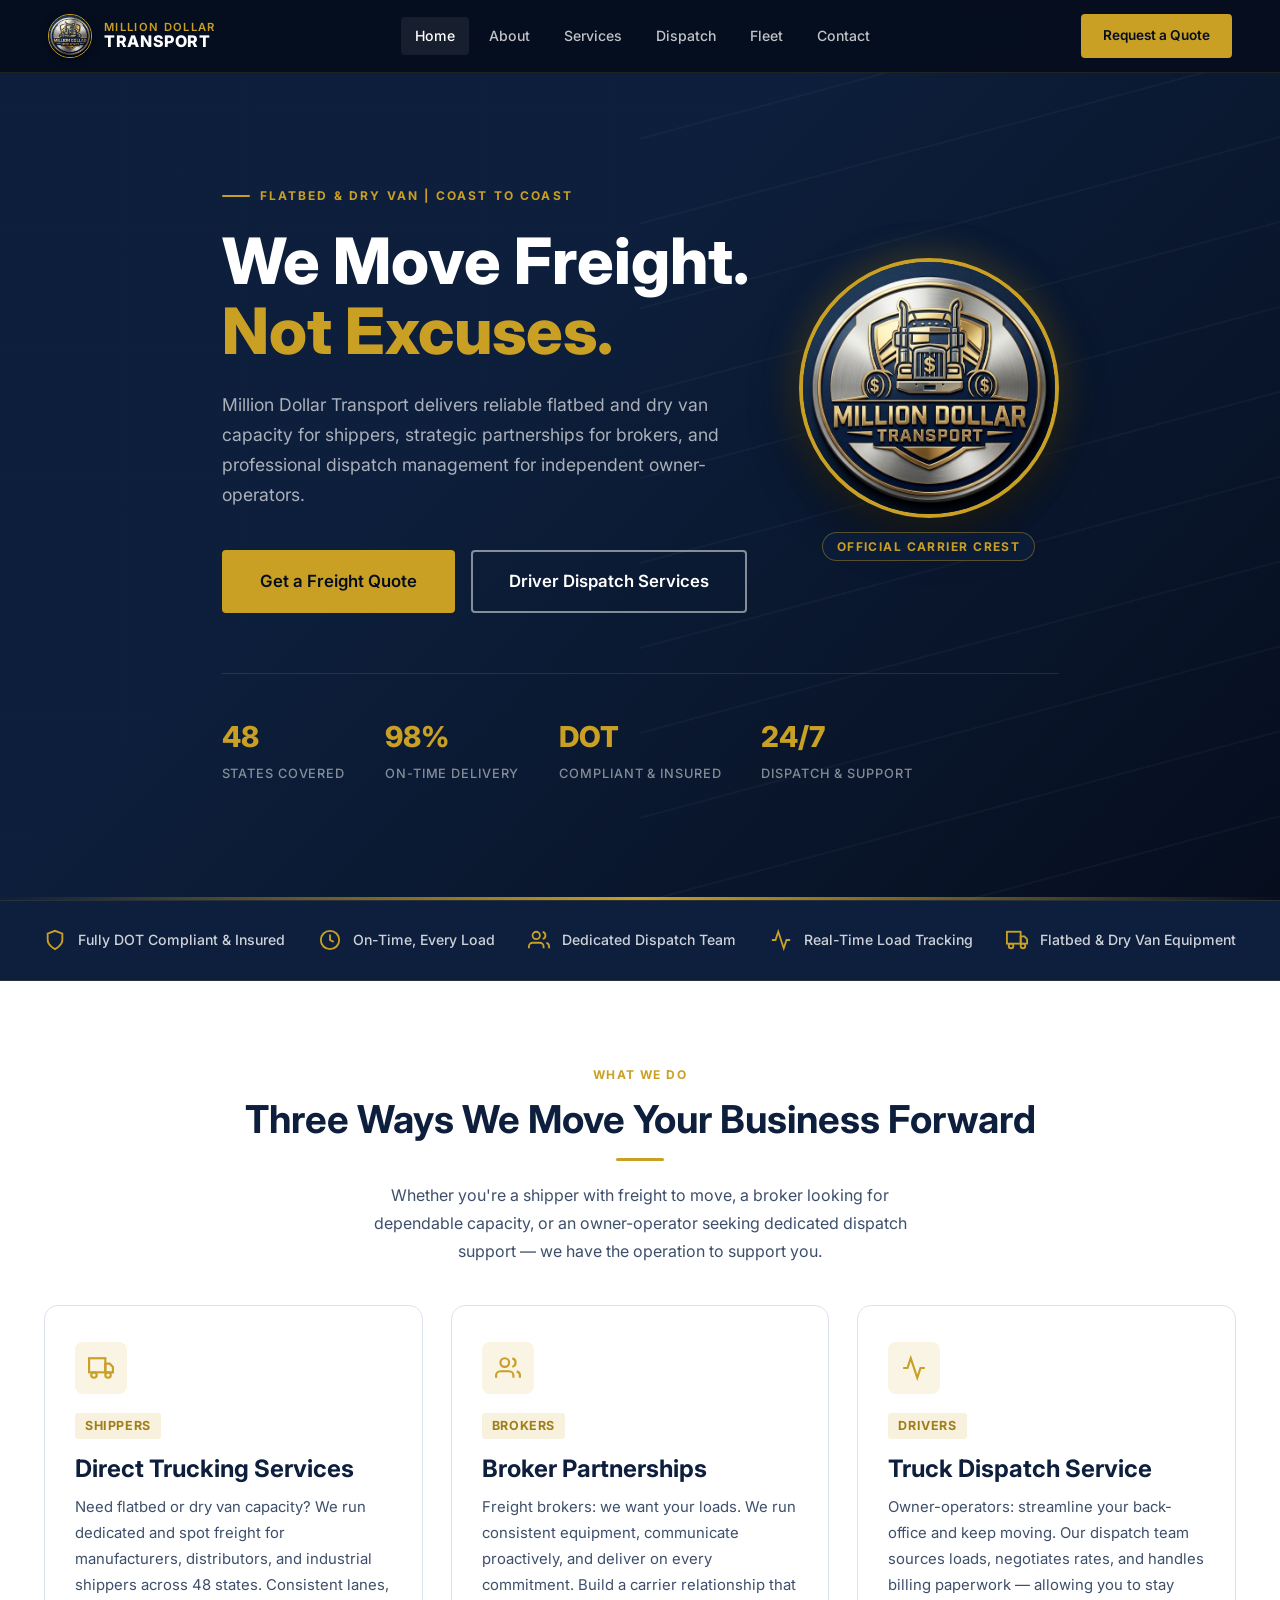
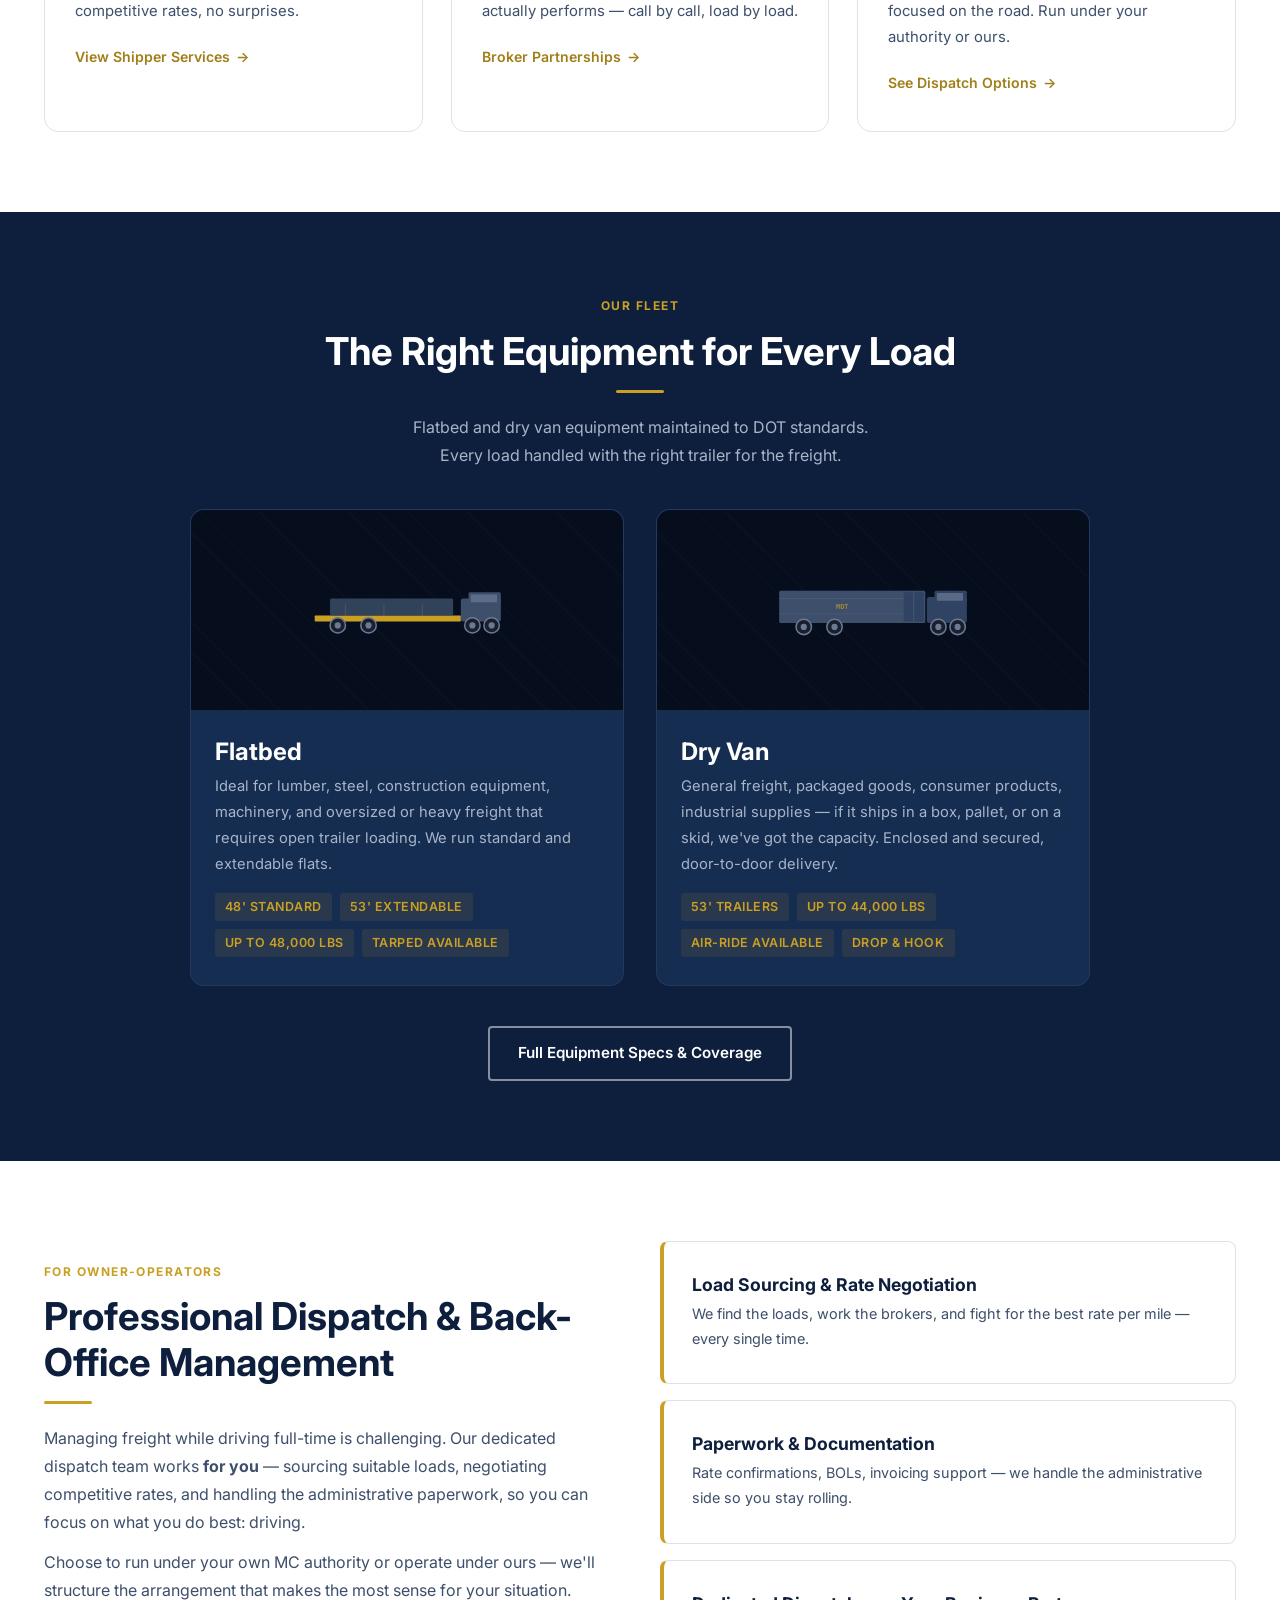
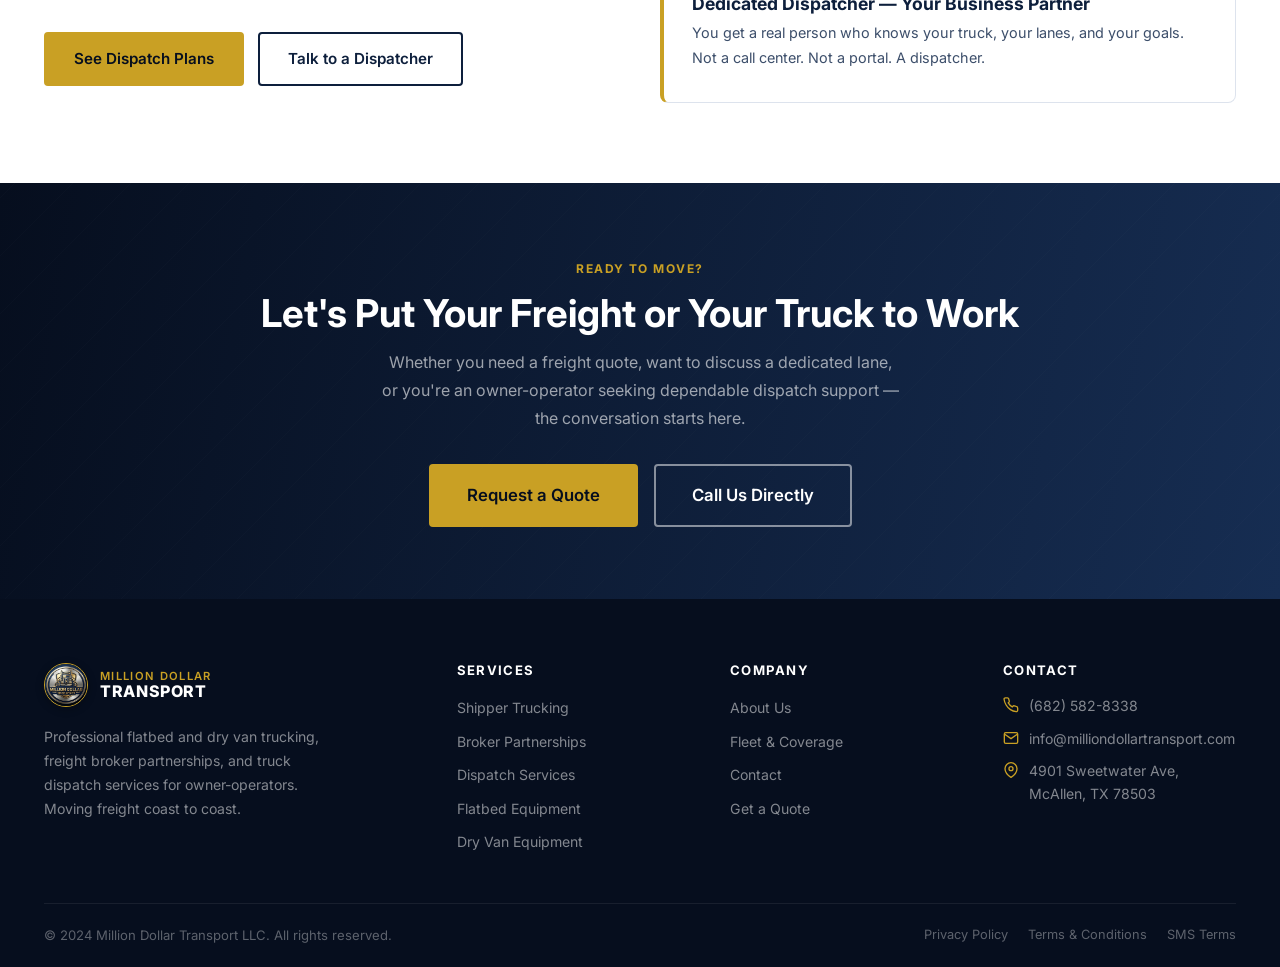
==== index.html @ 710939ff "Initial commit - Million Dollar Transport Website" ====
<!DOCTYPE html>
<html lang="en">
<head>
  <meta charset="UTF-8" />
  <meta name="viewport" content="width=device-width, initial-scale=1.0" />
  <title>Million Dollar Transport — Flatbed & Dry Van Trucking | Dispatch Services</title>
  <meta name="description" content="Million Dollar Transport provides flatbed and dry van trucking for shippers, broker partnerships, and professional truck dispatch services for owner-operators. Moving freight coast to coast." />
  <link rel="preconnect" href="https://fonts.googleapis.com" />
  <link rel="preconnect" href="https://fonts.gstatic.com" crossorigin />
  <link href="https://fonts.googleapis.com/css2?family=Inter:wght@400;500;600;700;800;900&display=swap" rel="stylesheet" />
  <link rel="stylesheet" href="css/style.css" />
</head>
<body>

<!-- ===================== NAVIGATION ===================== -->
<nav class="site-nav" role="navigation" aria-label="Main navigation">
  <div class="nav-inner">
    <a href="index.html" class="nav-logo" aria-label="Million Dollar Transport — Home">
      <img src="images/logo.jpg" alt="Million Dollar Transport Logo" class="nav-logo-img">
      <div class="nav-logo-text">
        <span class="nav-logo-line1">Million Dollar</span>
        <span class="nav-logo-line2">Transport</span>
      </div>
    </a>
    <div class="nav-links">
      <a href="index.html">Home</a>
      <a href="about.html">About</a>
      <a href="services.html">Services</a>
      <a href="dispatch.html">Dispatch</a>
      <a href="fleet.html">Fleet</a>
      <a href="contact.html">Contact</a>
    </div>
    <a href="contact.html" class="btn btn--gold btn--sm nav-cta">Request a Quote</a>
    <button class="nav-hamburger" aria-label="Toggle navigation" aria-expanded="false">
      <span></span><span></span><span></span>
    </button>
  </div>
</nav>

<!-- Mobile menu -->
<div class="nav-mobile" role="navigation" aria-label="Mobile navigation">
  <a href="index.html">Home</a>
  <a href="about.html">About Us</a>
  <a href="services.html">Services</a>
  <a href="dispatch.html">Dispatch Services</a>
  <a href="fleet.html">Fleet &amp; Equipment</a>
  <a href="contact.html">Contact</a>
  <a href="contact.html" class="btn btn--gold">Request a Quote</a>
</div>

<!-- ===================== HERO ===================== -->
<section class="hero" role="banner">
  <div class="hero-bg">
    <div class="hero-road"></div>
  </div>
  <div class="hero-content container">
    <div class="hero-grid">
      <div class="hero-text-col">
        <div class="hero-eyebrow">Flatbed &amp; Dry Van | Coast to Coast</div>
        <h1 class="hero-headline">
          We Move Freight.
          <em>Not Excuses.</em>
        </h1>
        <p class="hero-subhead">
          Million Dollar Transport delivers reliable flatbed and dry van capacity for shippers, strategic partnerships for brokers, and professional dispatch management for independent owner-operators.
        </p>
        <div class="hero-actions">
          <a href="contact.html" class="btn btn--gold btn--lg">Get a Freight Quote</a>
          <a href="dispatch.html" class="btn btn--outline-white btn--lg">Driver Dispatch Services</a>
        </div>
      </div>
      <div class="hero-emblem-showcase">
        <img src="images/logo.jpg" alt="Million Dollar Transport Official Emblem" class="hero-emblem-img">
        <span class="hero-emblem-badge-tag">Official Carrier Crest</span>
      </div>
    </div>
    <div class="hero-stats">
      <div class="hero-stat">
        <span class="num" data-count="48">0</span>
        <span class="lbl">States Covered</span>
      </div>
      <div class="hero-stat">
        <span class="num">98<span style="color:#c9a024">%</span></span>
        <span class="lbl">On-Time Delivery</span>
      </div>
      <div class="hero-stat">
        <span class="num">DOT</span>
        <span class="lbl">Compliant &amp; Insured</span>
      </div>
      <div class="hero-stat">
        <span class="num">24/7</span>
        <span class="lbl">Dispatch &amp; Support</span>
      </div>
    </div>
  </div>
</section>

<!-- ===================== TRUST STRIP ===================== -->
<div class="trust-strip">
  <div class="container">
    <div class="flex flex-between flex-wrap gap-md" style="row-gap:16px;">
      <div class="trust-item">
        <svg width="22" height="22" viewBox="0 0 24 24" aria-hidden="true"><path d="M12 22s8-4 8-10V5l-8-3-8 3v7c0 6 8 10 8 10z"/></svg>
        <span>Fully DOT Compliant &amp; Insured</span>
      </div>
      <div class="trust-item">
        <svg width="22" height="22" viewBox="0 0 24 24" aria-hidden="true"><circle cx="12" cy="12" r="10"/><polyline points="12 6 12 12 16 14"/></svg>
        <span>On-Time, Every Load</span>
      </div>
      <div class="trust-item">
        <svg width="22" height="22" viewBox="0 0 24 24" aria-hidden="true"><path d="M17 21v-2a4 4 0 0 0-4-4H5a4 4 0 0 0-4 4v2"/><circle cx="9" cy="7" r="4"/><path d="M23 21v-2a4 4 0 0 0-3-3.87"/><path d="M16 3.13a4 4 0 0 1 0 7.75"/></svg>
        <span>Dedicated Dispatch Team</span>
      </div>
      <div class="trust-item">
        <svg width="22" height="22" viewBox="0 0 24 24" aria-hidden="true"><polyline points="22 12 18 12 15 21 9 3 6 12 2 12"/></svg>
        <span>Real-Time Load Tracking</span>
      </div>
      <div class="trust-item">
        <svg width="22" height="22" viewBox="0 0 24 24" aria-hidden="true"><rect x="1" y="3" width="15" height="13"/><polygon points="16 8 20 8 23 11 23 16 16 16 16 8"/><circle cx="5.5" cy="18.5" r="2.5"/><circle cx="18.5" cy="18.5" r="2.5"/></svg>
        <span>Flatbed &amp; Dry Van Equipment</span>
      </div>
    </div>
  </div>
</div>

<!-- ===================== SERVICES OVERVIEW ===================== -->
<section class="section" id="services">
  <div class="container">
    <div class="text-center mb-lg">
      <span class="section-label">What We Do</span>
      <h2>Three Ways We Move Your Business Forward</h2>
      <div class="gold-rule gold-rule--center"></div>
      <p style="max-width:560px;margin:0 auto;">Whether you're a shipper with freight to move, a broker looking for dependable capacity, or an owner-operator seeking dedicated dispatch support — we have the operation to support you.</p>
    </div>
    <div class="grid-3">
      <!-- Card 1 -->
      <article class="service-card fade-in">
        <div class="card-icon">
          <svg viewBox="0 0 24 24" aria-hidden="true"><rect x="1" y="3" width="15" height="13"/><polygon points="16 8 20 8 23 11 23 16 16 16 16 8"/><circle cx="5.5" cy="18.5" r="2.5"/><circle cx="18.5" cy="18.5" r="2.5"/></svg>
        </div>
        <span class="badge">Shippers</span>
        <h3>Direct Trucking Services</h3>
        <p>Need flatbed or dry van capacity? We run dedicated and spot freight for manufacturers, distributors, and industrial shippers across 48 states. Consistent lanes, competitive rates, no surprises.</p>
        <a href="services.html#shippers" class="learn-more">View Shipper Services</a>
      </article>

      <!-- Card 2 -->
      <article class="service-card fade-in" style="transition-delay:.1s">
        <div class="card-icon">
          <svg viewBox="0 0 24 24" aria-hidden="true"><path d="M17 21v-2a4 4 0 0 0-4-4H5a4 4 0 0 0-4 4v2"/><circle cx="9" cy="7" r="4"/><path d="M23 21v-2a4 4 0 0 0-3-3.87"/><path d="M16 3.13a4 4 0 0 1 0 7.75"/></svg>
        </div>
        <span class="badge">Brokers</span>
        <h3>Broker Partnerships</h3>
        <p>Freight brokers: we want your loads. We run consistent equipment, communicate proactively, and deliver on every commitment. Build a carrier relationship that actually performs — call by call, load by load.</p>
        <a href="services.html#brokers" class="learn-more">Broker Partnerships</a>
      </article>

      <!-- Card 3 -->
      <article class="service-card fade-in" style="transition-delay:.2s">
        <div class="card-icon">
          <svg viewBox="0 0 24 24" aria-hidden="true"><polyline points="22 12 18 12 15 21 9 3 6 12 2 12"/></svg>
        </div>
        <span class="badge">Drivers</span>
        <h3>Truck Dispatch Service</h3>
        <p>Owner-operators: streamline your back-office and keep moving. Our dispatch team sources loads, negotiates rates, and handles billing paperwork — allowing you to stay focused on the road. Run under your authority or ours.</p>
        <a href="dispatch.html" class="learn-more">See Dispatch Options</a>
      </article>
    </div>
  </div>
</section>

<!-- ===================== EQUIPMENT ===================== -->
<section class="section section--dark" id="equipment">
  <div class="container">
    <div class="text-center mb-lg">
      <span class="section-label">Our Fleet</span>
      <h2>The Right Equipment for Every Load</h2>
      <div class="gold-rule gold-rule--center"></div>
      <p style="max-width:500px;margin:0 auto;">Flatbed and dry van equipment maintained to DOT standards. Every load handled with the right trailer for the freight.</p>
    </div>
    <div class="grid-2" style="max-width:900px;margin:0 auto;">

      <!-- Flatbed -->
      <div class="equip-card fade-in">
        <div class="equip-visual">
          <!-- Flatbed SVG illustration -->
          <svg class="equip-svg" viewBox="0 0 260 90" fill="none" xmlns="http://www.w3.org/2000/svg" aria-label="Flatbed truck illustration">
            <!-- Trailer bed -->
            <rect x="10" y="52" width="190" height="8" fill="#c9a024" rx="1"/>
            <!-- Cab -->
            <rect x="200" y="30" width="52" height="30" fill="#3d4f6b" rx="3"/>
            <rect x="210" y="22" width="42" height="16" fill="#3d4f6b" rx="2"/>
            <!-- Windshield -->
            <rect x="213" y="25" width="34" height="10" fill="#6b7a94" rx="1" opacity=".7"/>
            <!-- Wheels -->
            <circle cx="40" cy="65" r="10" fill="#1a1f2e" stroke="#6b7a94" stroke-width="2"/>
            <circle cx="40" cy="65" r="4" fill="#6b7a94"/>
            <circle cx="80" cy="65" r="10" fill="#1a1f2e" stroke="#6b7a94" stroke-width="2"/>
            <circle cx="80" cy="65" r="4" fill="#6b7a94"/>
            <circle cx="215" cy="65" r="10" fill="#1a1f2e" stroke="#6b7a94" stroke-width="2"/>
            <circle cx="215" cy="65" r="4" fill="#6b7a94"/>
            <circle cx="240" cy="65" r="10" fill="#1a1f2e" stroke="#6b7a94" stroke-width="2"/>
            <circle cx="240" cy="65" r="4" fill="#6b7a94"/>
            <!-- Chains / straps -->
            <line x1="50" y1="52" x2="50" y2="38" stroke="#c9a024" stroke-width="1.5" opacity=".6"/>
            <line x1="100" y1="52" x2="100" y2="38" stroke="#c9a024" stroke-width="1.5" opacity=".6"/>
            <line x1="150" y1="52" x2="150" y2="38" stroke="#c9a024" stroke-width="1.5" opacity=".6"/>
            <!-- Cargo silhouette -->
            <rect x="30" y="30" width="160" height="22" fill="#3d4f6b" rx="2" opacity=".8"/>
          </svg>
        </div>
        <div class="equip-body">
          <h3>Flatbed</h3>
          <p>Ideal for lumber, steel, construction equipment, machinery, and oversized or heavy freight that requires open trailer loading. We run standard and extendable flats.</p>
          <div class="equip-specs">
            <span class="equip-spec">48' Standard</span>
            <span class="equip-spec">53' Extendable</span>
            <span class="equip-spec">Up to 48,000 lbs</span>
            <span class="equip-spec">Tarped Available</span>
          </div>
        </div>
      </div>

      <!-- Dry Van -->
      <div class="equip-card fade-in" style="transition-delay:.15s">
        <div class="equip-visual">
          <!-- Dry van SVG illustration -->
          <svg class="equip-svg" viewBox="0 0 260 90" fill="none" xmlns="http://www.w3.org/2000/svg" aria-label="Dry van truck illustration">
            <!-- Van box -->
            <rect x="8" y="20" width="190" height="42" fill="#3d4f6b" rx="2"/>
            <!-- Van side panel lines -->
            <line x1="8" y1="30" x2="198" y2="30" stroke="rgba(255,255,255,.08)" stroke-width="1"/>
            <line x1="8" y1="50" x2="198" y2="50" stroke="rgba(255,255,255,.08)" stroke-width="1"/>
            <!-- MDT text on trailer -->
            <text x="90" y="44" fill="#c9a024" font-size="9" font-weight="700" font-family="monospace" text-anchor="middle" opacity=".7">MDT</text>
            <!-- Rear door detail -->
            <rect x="170" y="22" width="26" height="38" fill="#314363" rx="1"/>
            <line x1="183" y1="22" x2="183" y2="60" stroke="rgba(255,255,255,.15)" stroke-width="1"/>
            <!-- Cab -->
            <rect x="200" y="28" width="52" height="34" fill="#314363" rx="3"/>
            <rect x="210" y="20" width="42" height="16" fill="#314363" rx="2"/>
            <rect x="213" y="23" width="34" height="10" fill="#6b7a94" rx="1" opacity=".7"/>
            <!-- Wheels -->
            <circle cx="40" cy="67" r="10" fill="#1a1f2e" stroke="#6b7a94" stroke-width="2"/>
            <circle cx="40" cy="67" r="4" fill="#6b7a94"/>
            <circle cx="80" cy="67" r="10" fill="#1a1f2e" stroke="#6b7a94" stroke-width="2"/>
            <circle cx="80" cy="67" r="4" fill="#6b7a94"/>
            <circle cx="215" cy="67" r="10" fill="#1a1f2e" stroke="#6b7a94" stroke-width="2"/>
            <circle cx="215" cy="67" r="4" fill="#6b7a94"/>
            <circle cx="240" cy="67" r="10" fill="#1a1f2e" stroke="#6b7a94" stroke-width="2"/>
            <circle cx="240" cy="67" r="4" fill="#6b7a94"/>
          </svg>
        </div>
        <div class="equip-body">
          <h3>Dry Van</h3>
          <p>General freight, packaged goods, consumer products, industrial supplies — if it ships in a box, pallet, or on a skid, we've got the capacity. Enclosed and secured, door-to-door delivery.</p>
          <div class="equip-specs">
            <span class="equip-spec">53' Trailers</span>
            <span class="equip-spec">Up to 44,000 lbs</span>
            <span class="equip-spec">Air-Ride Available</span>
            <span class="equip-spec">Drop &amp; Hook</span>
          </div>
        </div>
      </div>
    </div>
    <div class="text-center mt-lg">
      <a href="fleet.html" class="btn btn--outline-white">Full Equipment Specs &amp; Coverage</a>
    </div>
  </div>
</section>

<!-- ===================== DISPATCH TEASER ===================== -->
<section class="section" id="dispatch-teaser">
  <div class="container">
    <div class="grid-2 align-center gap-lg">
      <div class="fade-in">
        <span class="section-label">For Owner-Operators</span>
        <h2>Professional Dispatch &amp; Back-Office Management</h2>
        <div class="gold-rule"></div>
        <p>Managing freight while driving full-time is challenging. Our dedicated dispatch team works <strong>for you</strong> — sourcing suitable loads, negotiating competitive rates, and handling the administrative paperwork, so you can focus on what you do best: driving.</p>
        <p style="margin-top:12px;">Choose to run under your own MC authority or operate under ours — we'll structure the arrangement that makes the most sense for your situation.</p>
        <div style="margin-top:28px;display:flex;gap:14px;flex-wrap:wrap;">
          <a href="dispatch.html" class="btn btn--gold">See Dispatch Plans</a>
          <a href="contact.html" class="btn btn--outline-navy">Talk to a Dispatcher</a>
        </div>
      </div>
      <div class="fade-in" style="transition-delay:.15s">
        <div style="display:grid;gap:16px;">
          <div class="card" style="border-left:4px solid var(--gold);border-radius:8px;">
            <h4 style="margin-bottom:6px;">Load Sourcing &amp; Rate Negotiation</h4>
            <p style="font-size:.9rem;">We find the loads, work the brokers, and fight for the best rate per mile — every single time.</p>
          </div>
          <div class="card" style="border-left:4px solid var(--gold);border-radius:8px;">
            <h4 style="margin-bottom:6px;">Paperwork &amp; Documentation</h4>
            <p style="font-size:.9rem;">Rate confirmations, BOLs, invoicing support — we handle the administrative side so you stay rolling.</p>
          </div>
          <div class="card" style="border-left:4px solid var(--gold);border-radius:8px;">
            <h4 style="margin-bottom:6px;">Dedicated Dispatcher — Your Business Partner</h4>
            <p style="font-size:.9rem;">You get a real person who knows your truck, your lanes, and your goals. Not a call center. Not a portal. A dispatcher.</p>
          </div>
        </div>
      </div>
    </div>
  </div>
</section>

<!-- ===================== CTA BAND ===================== -->
<div class="cta-band">
  <div class="container">
    <span class="section-label">Ready to Move?</span>
    <h2>Let's Put Your Freight or Your Truck to Work</h2>
    <p>Whether you need a freight quote, want to discuss a dedicated lane, or you're an owner-operator seeking dependable dispatch support — the conversation starts here.</p>
    <div class="actions">
      <a href="contact.html" class="btn btn--gold btn--lg">Request a Quote</a>
      <a href="tel:+16825828338" class="btn btn--outline-white btn--lg">Call Us Directly</a>
    </div>
  </div>
</div>

<!-- ===================== FOOTER ===================== -->
<footer class="site-footer" role="contentinfo">
  <div class="container">
    <div class="footer-top">
      <div class="footer-brand">
        <div class="footer-logo">
          <img src="images/logo.jpg" alt="Million Dollar Transport Logo" class="footer-logo-img">
          <div class="nav-logo-text">
            <span class="nav-logo-line1">Million Dollar</span>
            <span class="nav-logo-line2">Transport</span>
          </div>
        </div>
        <p>Professional flatbed and dry van trucking, freight broker partnerships, and truck dispatch services for owner-operators. Moving freight coast to coast.</p>
      </div>
      <div class="footer-col">
        <h4>Services</h4>
        <ul>
          <li><a href="services.html#shippers">Shipper Trucking</a></li>
          <li><a href="services.html#brokers">Broker Partnerships</a></li>
          <li><a href="dispatch.html">Dispatch Services</a></li>
          <li><a href="fleet.html">Flatbed Equipment</a></li>
          <li><a href="fleet.html">Dry Van Equipment</a></li>
        </ul>
      </div>
      <div class="footer-col">
        <h4>Company</h4>
        <ul>
          <li><a href="about.html">About Us</a></li>
          <li><a href="fleet.html">Fleet &amp; Coverage</a></li>
          <li><a href="contact.html">Contact</a></li>
          <li><a href="contact.html">Get a Quote</a></li>
        </ul>
      </div>
      <div class="footer-col">
        <h4>Contact</h4>
        <div class="footer-contact-item">
          <svg viewBox="0 0 24 24" stroke-width="2" fill="none" aria-hidden="true"><path d="M22 16.92v3a2 2 0 0 1-2.18 2 19.79 19.79 0 0 1-8.63-3.07A19.5 19.5 0 0 1 4.69 12 19.79 19.79 0 0 1 1.61 3.41 2 2 0 0 1 3.6 1.21h3a2 2 0 0 1 2 1.72c.127.96.361 1.903.7 2.81a2 2 0 0 1-.45 2.11L7.91 8.73a16 16 0 0 0 6 6l.94-.94a2 2 0 0 1 2.11-.45c.907.339 1.85.573 2.81.7A2 2 0 0 1 21.73 16z"/></svg>
          <a href="tel:+16825828338">(682) 582-8338</a>
        </div>
        <div class="footer-contact-item">
          <svg viewBox="0 0 24 24" stroke-width="2" fill="none" aria-hidden="true"><path d="M4 4h16c1.1 0 2 .9 2 2v12c0 1.1-.9 2-2 2H4c-1.1 0-2-.9-2-2V6c0-1.1.9-2 2-2z"/><polyline points="22,6 12,13 2,6"/></svg>
          <a href="mailto:info@milliondollartransport.com">info@milliondollartransport.com</a>
        </div>
        <div class="footer-contact-item">
          <svg viewBox="0 0 24 24" stroke-width="2" fill="none" aria-hidden="true"><path d="M21 10c0 7-9 13-9 13s-9-6-9-13a9 9 0 0 1 18 0z"/><circle cx="12" cy="10" r="3"/></svg>
          <span>4901 Sweetwater Ave, McAllen, TX 78503</span>
        </div>
      </div>
    </div>
    <div class="footer-bottom">
      <p>&copy; 2024 Million Dollar Transport LLC. All rights reserved.</p>
      <div class="footer-legal">
        <a href="privacy.html">Privacy Policy</a>
        <a href="terms.html">Terms &amp; Conditions</a>
        <a href="sms-terms.html">SMS Terms</a>
      </div>
    </div>
  </div>
</footer>

<script src="js/main.js"></script>
</body>
</html>
---- css/style.css ----
/* =====================================================
   MILLION DOLLAR TRANSPORT — GLOBAL STYLESHEET
   Design: Navy #0d1f3c / Gold #c9a024 / White / Steel Gray
   ===================================================== */

/* ---------- RESET & BASE ---------- */
*, *::before, *::after { box-sizing: border-box; margin: 0; padding: 0; }

html { scroll-behavior: smooth; font-size: 16px; }

body {
  font-family: 'Inter', 'Segoe UI', system-ui, -apple-system, sans-serif;
  color: #1a1f2e;
  background: #ffffff;
  line-height: 1.6;
  -webkit-font-smoothing: antialiased;
}

img { max-width: 100%; display: block; }
a { text-decoration: none; color: inherit; }
ul { list-style: none; }

/* ---------- CSS VARIABLES ---------- */
:root {
  --navy:        #0d1f3c;
  --navy-dark:   #060e1e;
  --navy-mid:    #162d52;
  --steel:       #3d4f6b;
  --steel-light: #6b7a94;
  --gold:        #c9a024;
  --gold-light:  #e8b830;
  --gold-dark:   #a07e18;
  --white:       #ffffff;
  --off-white:   #f4f6f9;
  --border:      #dde3ed;
  --text-dark:   #1a1f2e;
  --text-muted:  #6b7a94;

  --radius-sm:   4px;
  --radius:      8px;
  --radius-lg:   14px;

  --shadow-sm:   0 1px 4px rgba(0,0,0,.08);
  --shadow:      0 4px 18px rgba(0,0,0,.10);
  --shadow-lg:   0 12px 40px rgba(0,0,0,.18);

  --transition:  all .22s ease;
  --max-width:   1240px;
  --section-py:  80px;
}

/* ---------- TYPOGRAPHY ---------- */
h1,h2,h3,h4,h5,h6 {
  font-weight: 700;
  line-height: 1.2;
  color: var(--navy);
}
h1 { font-size: clamp(2rem, 4.5vw, 3.2rem); }
h2 { font-size: clamp(1.6rem, 3vw, 2.4rem); }
h3 { font-size: clamp(1.15rem, 2vw, 1.5rem); }
h4 { font-size: 1.1rem; }
p  { line-height: 1.75; color: var(--steel); }

.gold    { color: var(--gold); }
.navy    { color: var(--navy); }
.white   { color: var(--white); }
.muted   { color: var(--text-muted); }
.bold    { font-weight: 700; }
.small   { font-size: .875rem; }

/* ---------- LAYOUT UTILITIES ---------- */
.container {
  max-width: var(--max-width);
  margin: 0 auto;
  padding: 0 24px;
}
.section {
  padding: var(--section-py) 0;
}
.section--dark {
  background: var(--navy);
  color: var(--white);
}
.section--dark h2, .section--dark h3, .section--dark h4 { color: var(--white); }
.section--dark p { color: #a8b4c8; }

.section--gray {
  background: var(--off-white);
}
.section--border-top {
  border-top: 1px solid var(--border);
}

/* ---------- GRID HELPERS ---------- */
.grid-2 { display: grid; grid-template-columns: repeat(2, 1fr); gap: 32px; }
.grid-3 { display: grid; grid-template-columns: repeat(3, 1fr); gap: 28px; }
.grid-4 { display: grid; grid-template-columns: repeat(4, 1fr); gap: 24px; }

.flex { display: flex; }
.flex-center { display: flex; align-items: center; justify-content: center; }
.flex-between { display: flex; align-items: center; justify-content: space-between; }
.gap-sm { gap: 12px; }
.gap-md { gap: 24px; }
.gap-lg { gap: 40px; }
.align-center { align-items: center; }
.flex-col { flex-direction: column; }

.text-center { text-align: center; }
.text-left   { text-align: left; }
.mt-sm { margin-top: 12px; }
.mt-md { margin-top: 24px; }
.mt-lg { margin-top: 40px; }
.mb-sm { margin-bottom: 12px; }
.mb-md { margin-bottom: 24px; }
.mb-lg { margin-bottom: 40px; }

/* ---------- SECTION LABELS ---------- */
.section-label {
  display: inline-block;
  font-size: .75rem;
  font-weight: 700;
  letter-spacing: .12em;
  text-transform: uppercase;
  color: var(--gold);
  margin-bottom: 12px;
}

/* ---------- BUTTONS ---------- */
.btn {
  display: inline-flex;
  align-items: center;
  gap: 8px;
  padding: 13px 28px;
  font-size: .95rem;
  font-weight: 600;
  border-radius: var(--radius-sm);
  border: 2px solid transparent;
  cursor: pointer;
  transition: var(--transition);
  text-transform: none;
  white-space: nowrap;
  font-family: inherit;
}

.btn--gold {
  background: var(--gold);
  color: var(--navy-dark);
  border-color: var(--gold);
}
.btn--gold:hover {
  background: var(--gold-light);
  border-color: var(--gold-light);
  transform: translateY(-1px);
  box-shadow: 0 6px 20px rgba(201,160,36,.35);
}

.btn--outline-white {
  background: transparent;
  color: var(--white);
  border-color: rgba(255,255,255,.5);
}
.btn--outline-white:hover {
  background: rgba(255,255,255,.1);
  border-color: var(--white);
}

.btn--outline-navy {
  background: transparent;
  color: var(--navy);
  border-color: var(--navy);
}
.btn--outline-navy:hover {
  background: var(--navy);
  color: var(--white);
}

.btn--navy {
  background: var(--navy);
  color: var(--white);
  border-color: var(--navy);
}
.btn--navy:hover {
  background: var(--navy-mid);
  border-color: var(--navy-mid);
  transform: translateY(-1px);
}

.btn--sm { padding: 9px 20px; font-size: .85rem; }
.btn--lg { padding: 16px 36px; font-size: 1.05rem; }

/* ---------- CARDS ---------- */
.card {
  background: var(--white);
  border: 1px solid var(--border);
  border-radius: var(--radius-lg);
  padding: 32px 28px;
  transition: var(--transition);
}
.card:hover {
  box-shadow: var(--shadow-lg);
  transform: translateY(-3px);
  border-color: var(--gold);
}
.card--dark {
  background: var(--navy-mid);
  border-color: rgba(255,255,255,.08);
  color: var(--white);
}
.card--dark h3, .card--dark h4 { color: var(--white); }
.card--dark p { color: #a8b4c8; }

.card-icon {
  width: 52px;
  height: 52px;
  background: rgba(201,160,36,.12);
  border-radius: var(--radius);
  display: flex;
  align-items: center;
  justify-content: center;
  margin-bottom: 18px;
}
.card-icon svg { width: 26px; height: 26px; stroke: var(--gold); fill: none; stroke-width: 2; }
.card--dark .card-icon { background: rgba(201,160,36,.15); }

/* ---------- GOLD DIVIDER ---------- */
.gold-rule {
  width: 48px;
  height: 3px;
  background: var(--gold);
  border-radius: 2px;
  margin: 16px 0 20px;
}
.gold-rule--center { margin: 16px auto 20px; }

/* ---------- STAT ITEMS ---------- */
.stat-item { text-align: center; padding: 8px; }
.stat-num {
  font-size: clamp(2rem, 3.5vw, 2.8rem);
  font-weight: 800;
  color: var(--gold);
  line-height: 1;
  display: block;
}
.stat-label {
  font-size: .85rem;
  color: #a8b4c8;
  margin-top: 4px;
  font-weight: 500;
  text-transform: uppercase;
  letter-spacing: .05em;
}

/* ---------- BADGE / TAG ---------- */
.badge {
  display: inline-block;
  background: rgba(201,160,36,.15);
  color: var(--gold-dark);
  font-size: .78rem;
  font-weight: 700;
  padding: 3px 10px;
  border-radius: 3px;
  text-transform: uppercase;
  letter-spacing: .05em;
}
.badge--navy {
  background: rgba(13,31,60,.08);
  color: var(--navy);
}

/* =====================================================
   NAVIGATION
   ===================================================== */
.site-nav {
  position: fixed;
  top: 0; left: 0; right: 0;
  z-index: 1000;
  background: rgba(6,14,30,.97);
  backdrop-filter: blur(8px);
  -webkit-backdrop-filter: blur(8px);
  border-bottom: 1px solid rgba(201,160,36,.15);
  transition: box-shadow .3s;
}
.site-nav.scrolled {
  box-shadow: 0 2px 24px rgba(0,0,0,.35);
}
.nav-inner {
  display: flex;
  align-items: center;
  justify-content: space-between;
  height: 72px;
  padding: 0 28px;
  max-width: var(--max-width);
  margin: 0 auto;
}

/* Logo */
.nav-logo {
  display: flex;
  align-items: center;
  gap: 12px;
  text-decoration: none;
}
.nav-logo-img {
  width: 44px;
  height: 44px;
  aspect-ratio: 1 / 1;
  object-fit: cover;
  object-position: center;
  border-radius: 50%;
  border: 1.5px solid var(--gold);
  box-shadow: 0 2px 8px rgba(0,0,0,0.4);
  flex-shrink: 0;
  transition: transform 0.25s ease, box-shadow 0.25s ease;
}
.nav-logo:hover .nav-logo-img {
  transform: scale(1.08);
  box-shadow: 0 0 14px rgba(201,160,36,0.6);
}
.footer-logo-img {
  width: 44px;
  height: 44px;
  aspect-ratio: 1 / 1;
  object-fit: cover;
  object-position: center;
  border-radius: 50%;
  border: 1.5px solid var(--gold);
  box-shadow: 0 2px 8px rgba(0,0,0,0.3);
  flex-shrink: 0;
}
.brand-emblem-badge {
  display: inline-flex;
  flex-direction: column;
  align-items: center;
  text-align: center;
}
.brand-emblem-img {
  width: 100%;
  max-width: 260px;
  aspect-ratio: 1 / 1;
  object-fit: cover;
  object-position: center;
  border-radius: 50%;
  border: 3px solid var(--gold);
  box-shadow: 0 12px 36px rgba(0,0,0,0.5), 0 0 24px rgba(201,160,36,0.35);
  transition: transform 0.3s ease, box-shadow 0.3s ease;
}
.brand-emblem-img:hover {
  transform: scale(1.03);
  box-shadow: 0 16px 44px rgba(0,0,0,0.6), 0 0 32px rgba(201,160,36,0.55);
}
.brand-emblem-sm {
  width: 64px;
  height: 64px;
  aspect-ratio: 1 / 1;
  object-fit: cover;
  object-position: center;
  border-radius: 50%;
  border: 2px solid var(--gold);
  box-shadow: 0 4px 14px rgba(0,0,0,0.35);
  flex-shrink: 0;
}
.nav-logo-mark {
  width: 42px;
  height: 42px;
  background: var(--gold);
  border-radius: 4px;
  display: flex;
  align-items: center;
  justify-content: center;
  font-weight: 900;
  font-size: 1.1rem;
  color: var(--navy-dark);
  letter-spacing: -.02em;
  flex-shrink: 0;
}
.nav-logo-text { line-height: 1.1; }
.nav-logo-line1 {
  display: block;
  font-size: .7rem;
  font-weight: 600;
  color: var(--gold);
  text-transform: uppercase;
  letter-spacing: .12em;
}
.nav-logo-line2 {
  display: block;
  font-size: 1rem;
  font-weight: 800;
  color: var(--white);
  text-transform: uppercase;
  letter-spacing: .04em;
}

/* Nav links */
.nav-links {
  display: flex;
  align-items: center;
  gap: 6px;
}
.nav-links a {
  display: block;
  padding: 8px 14px;
  font-size: .88rem;
  font-weight: 500;
  color: rgba(255,255,255,.75);
  border-radius: var(--radius-sm);
  transition: var(--transition);
  white-space: nowrap;
}
.nav-links a:hover, .nav-links a.active {
  color: var(--white);
  background: rgba(255,255,255,.07);
}

.nav-cta { margin-left: 12px; }

/* Hamburger */
.nav-hamburger {
  display: none;
  flex-direction: column;
  gap: 5px;
  background: none;
  border: none;
  cursor: pointer;
  padding: 6px;
  border-radius: var(--radius-sm);
}
.nav-hamburger span {
  display: block;
  width: 24px;
  height: 2px;
  background: var(--white);
  border-radius: 2px;
  transition: var(--transition);
}
.nav-hamburger.open span:nth-child(1) { transform: rotate(45deg) translate(5px,5px); }
.nav-hamburger.open span:nth-child(2) { opacity: 0; }
.nav-hamburger.open span:nth-child(3) { transform: rotate(-45deg) translate(5px,-5px); }

/* Mobile menu */
.nav-mobile {
  display: none;
  position: fixed;
  top: 72px; left: 0; right: 0;
  background: var(--navy-dark);
  border-top: 1px solid rgba(201,160,36,.15);
  padding: 16px 24px 24px;
  z-index: 999;
  box-shadow: 0 8px 32px rgba(0,0,0,.4);
}
.nav-mobile.open { display: block; }
.nav-mobile a {
  display: block;
  padding: 12px 0;
  font-size: 1rem;
  font-weight: 500;
  color: rgba(255,255,255,.85);
  border-bottom: 1px solid rgba(255,255,255,.07);
}
.nav-mobile a:last-child { border-bottom: none; }
.nav-mobile a:hover { color: var(--gold); }
.nav-mobile .btn {
  display: flex;
  justify-content: center;
  margin-top: 16px;
}

/* =====================================================
   HERO SECTION
   ===================================================== */
.hero {
  position: relative;
  min-height: 100vh;
  display: flex;
  align-items: center;
  overflow: hidden;
  padding-top: 72px;
}

.hero-bg {
  position: absolute;
  inset: 0;
  background: var(--navy-dark);
}

/* Industrial grid / texture overlay */
.hero-bg::before {
  content: '';
  position: absolute;
  inset: 0;
  background:
    linear-gradient(135deg, rgba(13,31,60,.98) 40%, rgba(6,14,30,.85) 100%),
    repeating-linear-gradient(
      0deg,
      transparent,
      transparent 60px,
      rgba(255,255,255,.012) 60px,
      rgba(255,255,255,.012) 61px
    ),
    repeating-linear-gradient(
      90deg,
      transparent,
      transparent 60px,
      rgba(255,255,255,.012) 60px,
      rgba(255,255,255,.012) 61px
    );
  z-index: 1;
}

/* Gold accent line bottom */
.hero-bg::after {
  content: '';
  position: absolute;
  bottom: 0; left: 0; right: 0;
  height: 3px;
  background: linear-gradient(90deg, transparent, var(--gold), transparent);
  z-index: 3;
}

/* Decorative highway lines */
.hero-road {
  position: absolute;
  right: 0; top: 0; bottom: 0;
  width: 50%;
  z-index: 2;
  opacity: .07;
  background:
    repeating-linear-gradient(
      -15deg,
      transparent,
      transparent 80px,
      rgba(255,255,255,.4) 80px,
      rgba(255,255,255,.4) 82px
    );
}

.hero-content {
  position: relative;
  z-index: 4;
  max-width: var(--max-width);
  margin: 0 auto;
  padding: 80px 28px;
}

.hero-grid {
  display: grid;
  grid-template-columns: 1fr auto;
  align-items: center;
  gap: 50px;
}
.hero-emblem-showcase {
  position: relative;
  display: flex;
  flex-direction: column;
  align-items: center;
  margin-bottom: 40px;
}
.hero-emblem-img {
  width: 260px;
  height: 260px;
  aspect-ratio: 1 / 1;
  object-fit: cover;
  object-position: center;
  border-radius: 50%;
  border: 4px solid var(--gold);
  box-shadow: 0 16px 45px rgba(0,0,0,0.65), 0 0 35px rgba(201,160,36,0.35);
  animation: emblemFloat 6s ease-in-out infinite;
}
.hero-emblem-badge-tag {
  margin-top: 14px;
  font-size: .75rem;
  letter-spacing: .12em;
  text-transform: uppercase;
  color: var(--gold);
  font-weight: 700;
  background: rgba(13,31,60,.8);
  border: 1px solid rgba(201,160,36,.4);
  padding: 4px 14px;
  border-radius: 20px;
  backdrop-filter: blur(8px);
}
@keyframes emblemFloat {
  0%, 100% { transform: translateY(0); }
  50% { transform: translateY(-7px); }
}
@media (max-width: 900px) {
  .hero-grid {
    grid-template-columns: 1fr;
    gap: 30px;
  }
  .hero-emblem-showcase {
    display: none;
  }
}

.hero-eyebrow {
  font-size: .75rem;
  font-weight: 700;
  letter-spacing: .18em;
  text-transform: uppercase;
  color: var(--gold);
  margin-bottom: 20px;
  display: flex;
  align-items: center;
  gap: 10px;
}
.hero-eyebrow::before {
  content: '';
  display: block;
  width: 28px;
  height: 2px;
  background: var(--gold);
  border-radius: 2px;
}

.hero-headline {
  font-size: clamp(2.4rem, 5.5vw, 4rem);
  font-weight: 800;
  color: var(--white);
  line-height: 1.1;
  max-width: 700px;
  margin-bottom: 24px;
}
.hero-headline em {
  color: var(--gold);
  font-style: normal;
  display: block;
}

.hero-subhead {
  font-size: 1.1rem;
  color: rgba(255,255,255,.65);
  max-width: 520px;
  margin-bottom: 40px;
  line-height: 1.7;
}

.hero-actions {
  display: flex;
  gap: 16px;
  flex-wrap: wrap;
  margin-bottom: 60px;
}

.hero-stats {
  display: flex;
  gap: 40px;
  flex-wrap: wrap;
  padding-top: 40px;
  border-top: 1px solid rgba(255,255,255,.1);
}
.hero-stat { }
.hero-stat .num {
  font-size: 1.8rem;
  font-weight: 800;
  color: var(--gold);
  display: block;
}
.hero-stat .lbl {
  font-size: .8rem;
  color: rgba(255,255,255,.5);
  font-weight: 500;
  text-transform: uppercase;
  letter-spacing: .07em;
}

/* =====================================================
   PAGE HERO (inner pages)
   ===================================================== */
.page-hero {
  background: var(--navy-dark);
  padding: 120px 0 64px;
  position: relative;
  overflow: hidden;
}
.page-hero::before {
  content: '';
  position: absolute;
  inset: 0;
  background:
    repeating-linear-gradient(
      0deg, transparent, transparent 60px,
      rgba(255,255,255,.01) 60px, rgba(255,255,255,.01) 61px
    ),
    repeating-linear-gradient(
      90deg, transparent, transparent 60px,
      rgba(255,255,255,.01) 60px, rgba(255,255,255,.01) 61px
    );
}
.page-hero::after {
  content: '';
  position: absolute;
  bottom: 0; left: 0; right: 0;
  height: 3px;
  background: linear-gradient(90deg, transparent, var(--gold) 30%, var(--gold) 70%, transparent);
}
.page-hero-content {
  position: relative;
  z-index: 2;
}
.page-hero h1 { color: var(--white); margin-bottom: 12px; }
.page-hero p { color: rgba(255,255,255,.62); max-width: 560px; font-size: 1.05rem; }
.page-hero .section-label { margin-bottom: 16px; }

/* =====================================================
   SERVICES OVERVIEW
   ===================================================== */
.service-card {
  background: var(--white);
  border: 1px solid var(--border);
  border-radius: var(--radius-lg);
  padding: 36px 30px;
  transition: var(--transition);
  position: relative;
  overflow: hidden;
}
.service-card::before {
  content: '';
  position: absolute;
  top: 0; left: 0; right: 0;
  height: 3px;
  background: var(--gold);
  transform: scaleX(0);
  transition: transform .25s ease;
  transform-origin: left;
}
.service-card:hover::before { transform: scaleX(1); }
.service-card:hover {
  box-shadow: var(--shadow-lg);
  transform: translateY(-4px);
}
.service-card h3 { margin: 16px 0 10px; }
.service-card p { font-size: .93rem; margin-bottom: 20px; }
.service-card .learn-more {
  font-size: .88rem;
  font-weight: 600;
  color: var(--gold-dark);
  display: inline-flex;
  align-items: center;
  gap: 6px;
  transition: gap .2s ease;
}
.service-card:hover .learn-more { gap: 10px; }
.service-card .learn-more::after { content: '→'; }

/* =====================================================
   TRUST STRIP
   ===================================================== */
.trust-strip {
  background: var(--navy);
  padding: 28px 0;
  border-top: 1px solid rgba(201,160,36,.15);
  border-bottom: 1px solid rgba(201,160,36,.15);
}
.trust-item {
  display: flex;
  align-items: center;
  gap: 12px;
  color: rgba(255,255,255,.8);
}
.trust-item svg { stroke: var(--gold); fill: none; stroke-width: 2; flex-shrink: 0; }
.trust-item span { font-size: .88rem; font-weight: 500; }

/* =====================================================
   EQUIPMENT CARDS
   ===================================================== */
.equip-card {
  background: var(--navy-mid);
  border-radius: var(--radius-lg);
  overflow: hidden;
  border: 1px solid rgba(255,255,255,.06);
  transition: var(--transition);
}
.equip-card:hover {
  transform: translateY(-4px);
  box-shadow: var(--shadow-lg);
  border-color: rgba(201,160,36,.3);
}
.equip-visual {
  height: 200px;
  display: flex;
  align-items: center;
  justify-content: center;
  font-size: 5rem;
  position: relative;
  overflow: hidden;
  background: var(--navy-dark);
}
.equip-visual::before {
  content: '';
  position: absolute;
  inset: 0;
  background: repeating-linear-gradient(
    45deg,
    transparent, transparent 20px,
    rgba(255,255,255,.015) 20px, rgba(255,255,255,.015) 21px
  );
}
.equip-svg {
  width: 200px;
  height: 80px;
  position: relative;
  z-index: 1;
}
.equip-body {
  padding: 28px 24px;
}
.equip-body h3 { color: var(--white); margin-bottom: 8px; }
.equip-body p { color: #a8b4c8; font-size: .92rem; margin-bottom: 16px; }
.equip-specs {
  display: flex;
  flex-wrap: wrap;
  gap: 8px;
}
.equip-spec {
  background: rgba(201,160,36,.1);
  color: var(--gold);
  font-size: .78rem;
  font-weight: 600;
  padding: 4px 10px;
  border-radius: 3px;
  text-transform: uppercase;
  letter-spacing: .04em;
}

/* =====================================================
   DISPATCH SECTION
   ===================================================== */
.dispatch-option {
  background: var(--white);
  border: 2px solid var(--border);
  border-radius: var(--radius-lg);
  padding: 36px 30px;
  transition: var(--transition);
  position: relative;
}
.dispatch-option.featured {
  border-color: var(--gold);
}
.dispatch-option .featured-badge {
  position: absolute;
  top: -12px;
  left: 30px;
  background: var(--gold);
  color: var(--navy-dark);
  font-size: .72rem;
  font-weight: 700;
  padding: 3px 12px;
  border-radius: 3px;
  text-transform: uppercase;
  letter-spacing: .08em;
}
.dispatch-option h3 { color: var(--navy); margin: 0 0 8px; }
.dispatch-option .sub { color: var(--text-muted); font-size: .9rem; margin-bottom: 20px; }
.dispatch-option:hover {
  box-shadow: var(--shadow-lg);
  transform: translateY(-3px);
}

.dispatch-list {
  display: flex;
  flex-direction: column;
  gap: 10px;
  margin-bottom: 28px;
}
.dispatch-list li {
  display: flex;
  align-items: flex-start;
  gap: 10px;
  font-size: .93rem;
  color: var(--steel);
}
.dispatch-list li::before {
  content: '';
  display: block;
  width: 18px;
  height: 18px;
  min-width: 18px;
  border-radius: 50%;
  background: rgba(201,160,36,.15);
  background-image: url("data:image/svg+xml,%3Csvg xmlns='http://www.w3.org/2000/svg' viewBox='0 0 24 24' fill='none' stroke='%23c9a024' stroke-width='2.5' stroke-linecap='round' stroke-linejoin='round'%3E%3Cpolyline points='20 6 9 17 4 12'%3E%3C/polyline%3E%3C/svg%3E");
  background-size: 12px;
  background-position: center;
  background-repeat: no-repeat;
  margin-top: 2px;
}

/* =====================================================
   HOW IT WORKS — STEPS
   ===================================================== */
.steps {
  counter-reset: step-counter;
}
.step-item {
  display: flex;
  gap: 24px;
  padding: 28px 0;
  border-bottom: 1px solid var(--border);
  position: relative;
}
.step-item:last-child { border-bottom: none; }
.step-num {
  width: 48px;
  height: 48px;
  min-width: 48px;
  background: var(--navy);
  color: var(--gold);
  font-weight: 800;
  font-size: 1.1rem;
  border-radius: 50%;
  display: flex;
  align-items: center;
  justify-content: center;
}
.step-body h4 { margin-bottom: 6px; }
.step-body p { font-size: .93rem; }

/* =====================================================
   ABOUT / MISSION
   ===================================================== */
.mission-block {
  background: var(--navy-dark);
  border-left: 4px solid var(--gold);
  border-radius: 0 var(--radius) var(--radius) 0;
  padding: 28px 32px;
  margin: 32px 0;
}
.mission-block p {
  font-size: 1.15rem;
  color: rgba(255,255,255,.85);
  font-style: italic;
  line-height: 1.7;
}

.value-card {
  display: flex;
  gap: 16px;
  padding: 24px 0;
  border-bottom: 1px solid var(--border);
}
.value-card:last-child { border-bottom: none; }
.value-icon {
  width: 44px;
  height: 44px;
  min-width: 44px;
  background: rgba(201,160,36,.1);
  border-radius: var(--radius);
  display: flex;
  align-items: center;
  justify-content: center;
}
.value-icon svg { width: 22px; height: 22px; stroke: var(--gold); fill: none; stroke-width: 2; }
.value-body h4 { margin-bottom: 4px; }
.value-body p { font-size: .9rem; }

/* =====================================================
   FLEET PAGE
   ===================================================== */
.fleet-spec-table {
  width: 100%;
  border-collapse: collapse;
  font-size: .93rem;
  margin-top: 16px;
}
.fleet-spec-table th {
  background: var(--navy);
  color: var(--white);
  padding: 12px 16px;
  text-align: left;
  font-size: .82rem;
  font-weight: 600;
  text-transform: uppercase;
  letter-spacing: .06em;
}
.fleet-spec-table td {
  padding: 11px 16px;
  border-bottom: 1px solid var(--border);
  color: var(--steel);
}
.fleet-spec-table tr:nth-child(even) td { background: var(--off-white); }
.fleet-spec-table td:first-child { font-weight: 600; color: var(--navy); }

/* Coverage map */
.coverage-block {
  background: var(--navy);
  border-radius: var(--radius-lg);
  padding: 40px;
  text-align: center;
  position: relative;
  overflow: hidden;
}
.coverage-block::before {
  content: '';
  position: absolute;
  inset: 0;
  background: repeating-linear-gradient(
    45deg, transparent, transparent 24px,
    rgba(255,255,255,.015) 24px, rgba(255,255,255,.015) 25px
  );
}
.coverage-block h3 { color: var(--white); margin-bottom: 16px; position: relative; }
.coverage-block p { color: #a8b4c8; position: relative; }
.coverage-regions {
  display: flex;
  flex-wrap: wrap;
  gap: 10px;
  justify-content: center;
  margin-top: 24px;
  position: relative;
}
.region-tag {
  background: rgba(201,160,36,.15);
  border: 1px solid rgba(201,160,36,.25);
  color: var(--gold);
  font-size: .82rem;
  font-weight: 600;
  padding: 6px 14px;
  border-radius: 3px;
  text-transform: uppercase;
  letter-spacing: .04em;
}

/* =====================================================
   CONTACT PAGE
   ===================================================== */
.contact-grid {
  display: grid;
  grid-template-columns: 1fr 1.5fr;
  gap: 48px;
  align-items: start;
}
.contact-info-card {
  background: var(--navy);
  border-radius: var(--radius-lg);
  padding: 36px;
  color: var(--white);
  position: sticky;
  top: 96px;
}
.contact-info-card h3 { color: var(--white); margin-bottom: 24px; }
.contact-item {
  display: flex;
  gap: 14px;
  margin-bottom: 24px;
  align-items: flex-start;
}
.contact-item-icon {
  width: 40px;
  height: 40px;
  min-width: 40px;
  background: rgba(201,160,36,.15);
  border-radius: var(--radius);
  display: flex;
  align-items: center;
  justify-content: center;
}
.contact-item-icon svg { width: 20px; height: 20px; stroke: var(--gold); fill: none; stroke-width: 2; }
.contact-item-text label {
  display: block;
  font-size: .75rem;
  font-weight: 600;
  color: rgba(255,255,255,.45);
  text-transform: uppercase;
  letter-spacing: .08em;
  margin-bottom: 2px;
}
.contact-item-text a, .contact-item-text span {
  font-size: .95rem;
  font-weight: 500;
  color: var(--white);
}
.contact-item-text a:hover { color: var(--gold); }

/* Form */
.contact-form { }
.form-grid {
  display: grid;
  grid-template-columns: 1fr 1fr;
  gap: 16px;
  margin-bottom: 16px;
}
.form-group { margin-bottom: 16px; }
.form-group label {
  display: block;
  font-size: .85rem;
  font-weight: 600;
  color: var(--navy);
  margin-bottom: 6px;
}
.form-group input,
.form-group select,
.form-group textarea {
  width: 100%;
  padding: 12px 16px;
  border: 1.5px solid var(--border);
  border-radius: var(--radius);
  font-size: .93rem;
  font-family: inherit;
  color: var(--text-dark);
  background: var(--white);
  transition: border-color .2s, box-shadow .2s;
  outline: none;
}
.form-group input:focus,
.form-group select:focus,
.form-group textarea:focus {
  border-color: var(--gold);
  box-shadow: 0 0 0 3px rgba(201,160,36,.15);
}
.form-group textarea { resize: vertical; min-height: 130px; }
.form-consent {
  font-size: .82rem;
  color: var(--text-muted);
  margin-bottom: 20px;
  line-height: 1.6;
}
.form-consent a { color: var(--gold-dark); text-decoration: underline; }

/* =====================================================
   LEGAL PAGES
   ===================================================== */
.legal-content {
  max-width: 820px;
  margin: 0 auto;
}
.legal-content h2 {
  font-size: 1.4rem;
  margin: 36px 0 12px;
  padding-top: 12px;
  border-top: 1px solid var(--border);
}
.legal-content h2:first-of-type { border-top: none; margin-top: 0; }
.legal-content h3 { font-size: 1.1rem; margin: 20px 0 8px; color: var(--steel); }
.legal-content p { font-size: .93rem; margin-bottom: 14px; }
.legal-content ul {
  list-style: disc;
  padding-left: 24px;
  margin-bottom: 14px;
}
.legal-content ul li {
  font-size: .93rem;
  color: var(--steel);
  margin-bottom: 6px;
  padding-left: 4px;
}
.legal-content .highlight-box {
  background: rgba(201,160,36,.08);
  border-left: 4px solid var(--gold);
  border-radius: 0 var(--radius) var(--radius) 0;
  padding: 18px 22px;
  margin: 20px 0;
  font-size: .93rem;
  color: var(--steel);
}
.legal-content .highlight-box strong { color: var(--navy); }
.legal-effective {
  background: var(--off-white);
  border-radius: var(--radius);
  padding: 14px 20px;
  font-size: .85rem;
  color: var(--text-muted);
  margin-bottom: 32px;
  display: flex;
  gap: 24px;
}

/* =====================================================
   FOOTER
   ===================================================== */
.site-footer {
  background: var(--navy-dark);
  color: rgba(255,255,255,.7);
  padding-top: 64px;
}
.footer-top {
  display: grid;
  grid-template-columns: 1.6fr 1fr 1fr 1fr;
  gap: 40px;
  padding-bottom: 48px;
  border-bottom: 1px solid rgba(255,255,255,.07);
}
.footer-brand {}
.footer-logo {
  display: flex;
  align-items: center;
  gap: 12px;
  margin-bottom: 18px;
}
.footer-brand p {
  font-size: .88rem;
  color: rgba(255,255,255,.5);
  line-height: 1.7;
  max-width: 300px;
}
.footer-col h4 {
  color: var(--white);
  font-size: .82rem;
  font-weight: 700;
  text-transform: uppercase;
  letter-spacing: .1em;
  margin-bottom: 16px;
}
.footer-col ul {
  display: flex;
  flex-direction: column;
  gap: 8px;
}
.footer-col ul li a {
  font-size: .88rem;
  color: rgba(255,255,255,.5);
  transition: color .2s;
}
.footer-col ul li a:hover { color: var(--gold); }
.footer-contact-item {
  display: flex;
  gap: 10px;
  margin-bottom: 10px;
  font-size: .88rem;
  color: rgba(255,255,255,.5);
  align-items: flex-start;
}
.footer-contact-item svg { stroke: var(--gold); flex-shrink: 0; width: 16px; height: 16px; margin-top: 2px; }
.footer-contact-item a { color: rgba(255,255,255,.5); }
.footer-contact-item a:hover { color: var(--gold); }

.footer-bottom {
  display: flex;
  align-items: center;
  justify-content: space-between;
  padding: 20px 0;
  flex-wrap: wrap;
  gap: 12px;
}
.footer-bottom p { font-size: .82rem; color: rgba(255,255,255,.35); }
.footer-legal {
  display: flex;
  gap: 20px;
  flex-wrap: wrap;
}
.footer-legal a {
  font-size: .8rem;
  color: rgba(255,255,255,.35);
  transition: color .2s;
}
.footer-legal a:hover { color: var(--gold); }

/* =====================================================
   CTA BAND
   ===================================================== */
.cta-band {
  background: linear-gradient(100deg, var(--navy-dark), var(--navy-mid));
  padding: 72px 0;
  text-align: center;
  position: relative;
  overflow: hidden;
}
.cta-band::before {
  content: '';
  position: absolute;
  inset: 0;
  background: repeating-linear-gradient(
    -45deg, transparent, transparent 40px,
    rgba(255,255,255,.01) 40px, rgba(255,255,255,.01) 41px
  );
}
.cta-band > * { position: relative; z-index: 2; }
.cta-band h2 { color: var(--white); margin-bottom: 12px; }
.cta-band p { color: rgba(255,255,255,.6); max-width: 520px; margin: 0 auto 32px; }
.cta-band .actions { display: flex; gap: 16px; justify-content: center; flex-wrap: wrap; }

/* =====================================================
   BREADCRUMB
   ===================================================== */
.breadcrumb {
  display: flex;
  align-items: center;
  gap: 8px;
  font-size: .82rem;
  color: rgba(255,255,255,.4);
  margin-bottom: 16px;
}
.breadcrumb a { color: rgba(255,255,255,.5); }
.breadcrumb a:hover { color: var(--gold); }
.breadcrumb span { color: var(--gold); font-weight: 500; }

/* =====================================================
   MISC HELPERS
   ===================================================== */
.divider {
  height: 1px;
  background: var(--border);
  margin: 0;
}
.divider--dark { background: rgba(255,255,255,.08); }

/* Animated counter */
.count-num { display: inline; }

/* Scroll fade-in */
.fade-in {
  opacity: 0;
  transform: translateY(24px);
  transition: opacity .6s ease, transform .6s ease;
}
.fade-in.visible {
  opacity: 1;
  transform: none;
}

/* =====================================================
   RESPONSIVE
   ===================================================== */
@media (max-width: 1024px) {
  .grid-4 { grid-template-columns: repeat(2, 1fr); }
  .footer-top { grid-template-columns: 1fr 1fr; }
  .contact-grid { grid-template-columns: 1fr; }
  .contact-info-card { position: static; }
}

@media (max-width: 768px) {
  :root { --section-py: 56px; }
  .nav-links, .nav-cta { display: none; }
  .nav-hamburger { display: flex; }

  .grid-2, .grid-3, .grid-4 { grid-template-columns: 1fr; }
  .hero-stats { gap: 24px; }
  .hero-actions { flex-direction: column; }
  .hero-actions .btn { justify-content: center; }

  .footer-top { grid-template-columns: 1fr; gap: 32px; }
  .footer-bottom { flex-direction: column; align-items: flex-start; }

  .form-grid { grid-template-columns: 1fr; }

  .cta-band .actions { flex-direction: column; align-items: center; }
}

@media (max-width: 480px) {
  .container { padding: 0 16px; }
  .nav-inner { padding: 0 16px; }
  .hero-headline { font-size: 2rem; }
}
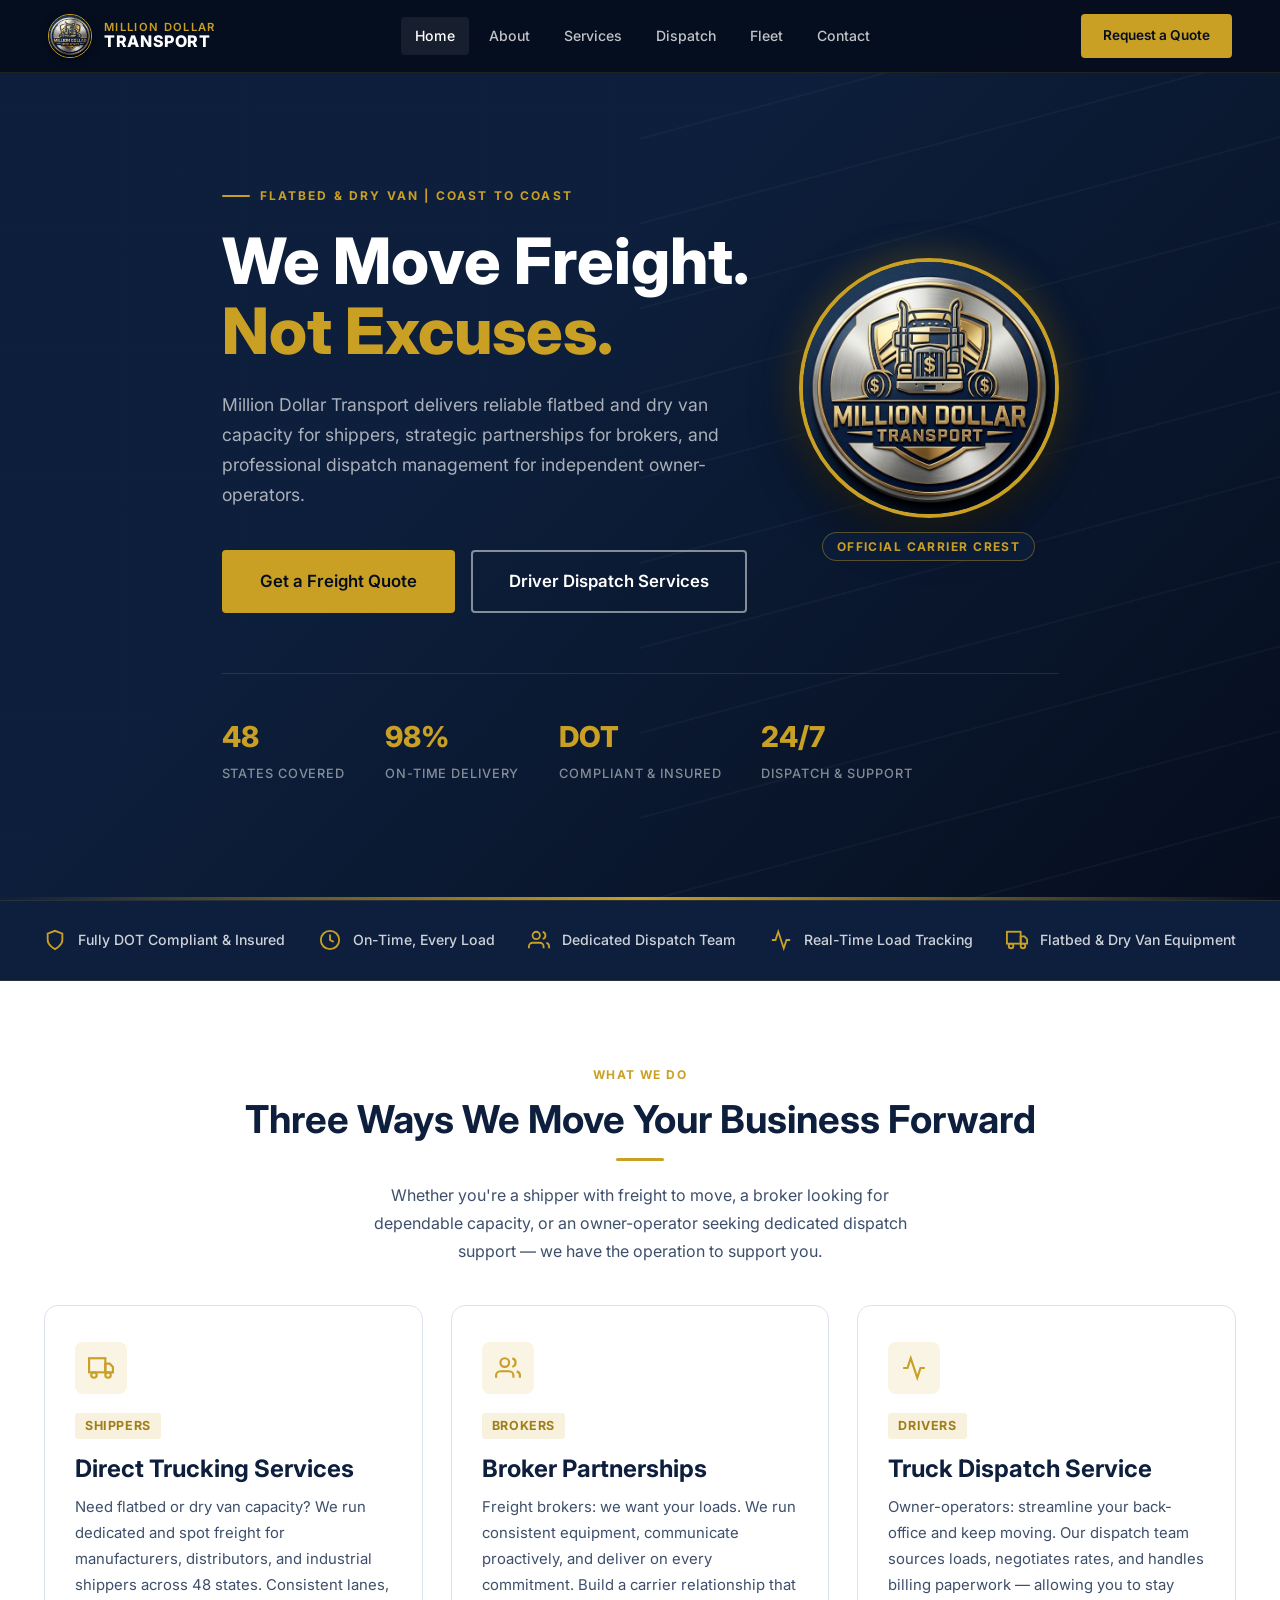
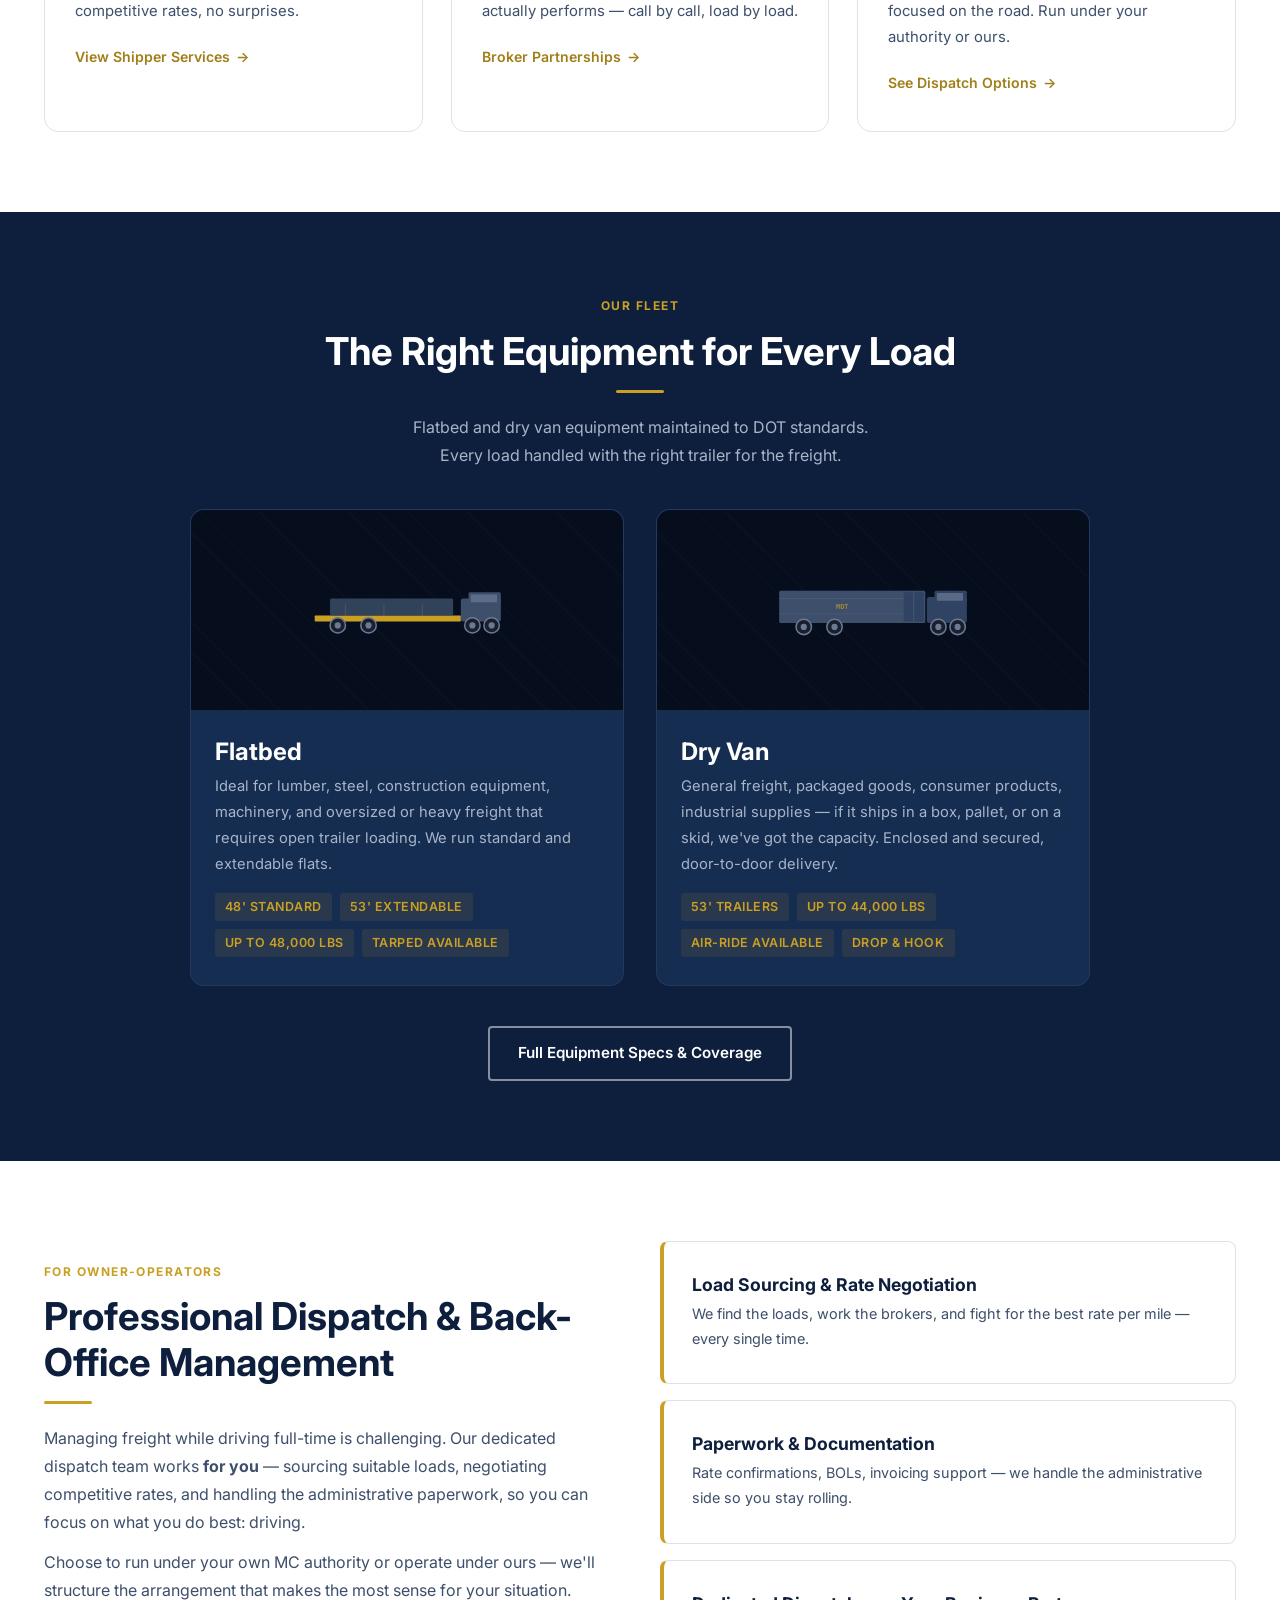
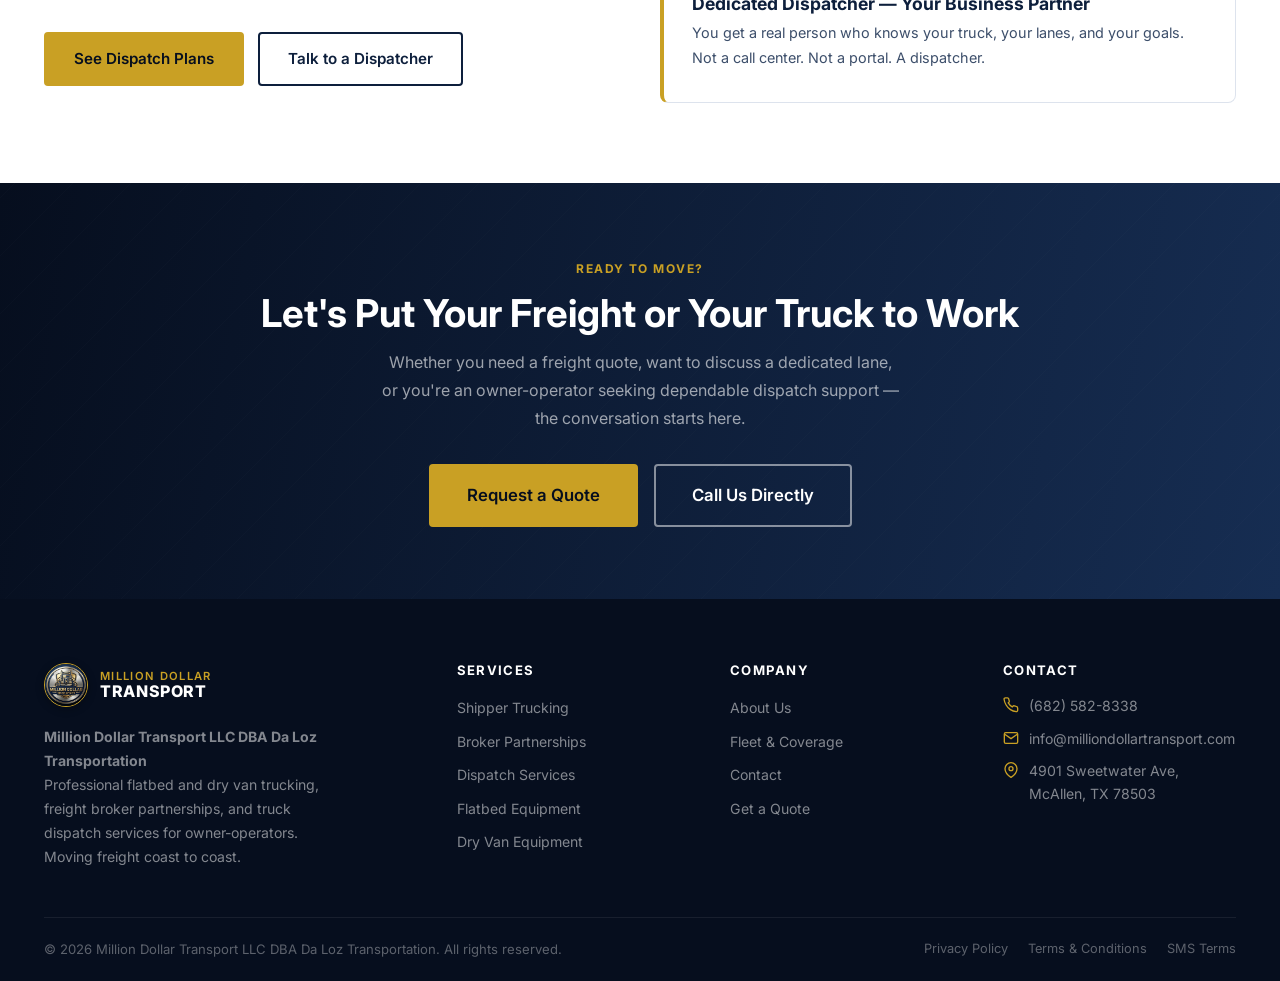
==== commit d7afcfee: "10DLC Compliance Option 2: Add DBA name Da Loz Transportation, update copyright to 2026, and update " ====
--- a/index.html
+++ b/index.html
@@ -1,6 +1,16 @@
 <!DOCTYPE html>
 <html lang="en">
 <head>
+  <!-- Main SEO Tags -->
+<title>Million Dollar Transport | Freight & Logistics Solutions</title>
+<meta name="description" content="Reliable freight, dispatch, and logistics services by Million Dollar Transport. Safe, fast, and professional transport solutions.">
+
+<!-- Open Graph / WhatsApp Preview Tags -->
+<meta property="og:type" content="website" />
+<meta property="og:url" content="https://www.milliondollartransport.com/" />
+<meta property="og:title" content="Million Dollar Transport | Freight & Logistics" />
+<meta property="og:description" content="Reliable freight, dispatch, and logistics services." />
+<meta property="og:image" content="https://www.milliondollartransport.com/images/logo.png" />
   <meta charset="UTF-8" />
   <meta name="viewport" content="width=device-width, initial-scale=1.0" />
   <title>Million Dollar Transport — Flatbed & Dry Van Trucking | Dispatch Services</title>
@@ -15,8 +25,8 @@
 <!-- ===================== NAVIGATION ===================== -->
 <nav class="site-nav" role="navigation" aria-label="Main navigation">
   <div class="nav-inner">
-    <a href="index.html" class="nav-logo" aria-label="Million Dollar Transport — Home">
-      <img src="images/logo.jpg" alt="Million Dollar Transport Logo" class="nav-logo-img">
+    <a href="index.html" class="nav-logo" aria-label="Million Dollar Transport LLC DBA Da Loz Transportation — Home">
+      <img src="images/logo.jpg" alt="Million Dollar Transport LLC DBA Da Loz Transportation Logo" class="nav-logo-img">
       <div class="nav-logo-text">
         <span class="nav-logo-line1">Million Dollar</span>
         <span class="nav-logo-line2">Transport</span>
@@ -323,13 +333,13 @@
     <div class="footer-top">
       <div class="footer-brand">
         <div class="footer-logo">
-          <img src="images/logo.jpg" alt="Million Dollar Transport Logo" class="footer-logo-img">
+          <img src="images/logo.jpg" alt="Million Dollar Transport LLC DBA Da Loz Transportation Logo" class="footer-logo-img">
           <div class="nav-logo-text">
             <span class="nav-logo-line1">Million Dollar</span>
             <span class="nav-logo-line2">Transport</span>
           </div>
         </div>
-        <p>Professional flatbed and dry van trucking, freight broker partnerships, and truck dispatch services for owner-operators. Moving freight coast to coast.</p>
+        <p><strong>Million Dollar Transport LLC DBA Da Loz Transportation</strong><br>Professional flatbed and dry van trucking, freight broker partnerships, and truck dispatch services for owner-operators. Moving freight coast to coast.</p>
       </div>
       <div class="footer-col">
         <h4>Services</h4>
@@ -367,7 +377,7 @@
       </div>
     </div>
     <div class="footer-bottom">
-      <p>&copy; 2024 Million Dollar Transport LLC. All rights reserved.</p>
+      <p>&copy; 2026 Million Dollar Transport LLC DBA Da Loz Transportation. All rights reserved.</p>
       <div class="footer-legal">
         <a href="privacy.html">Privacy Policy</a>
         <a href="terms.html">Terms &amp; Conditions</a>
--- a/css/style.css
+++ b/css/style.css
@@ -1114,6 +1114,24 @@
   margin-bottom: 20px;
   line-height: 1.6;
 }
+.form-sms-consent {
+  display: flex;
+  align-items: flex-start;
+  gap: 10px;
+  margin-bottom: 12px;
+  color: var(--text-dark);
+}
+.form-sms-consent input {
+  width: 18px;
+  height: 18px;
+  flex: 0 0 18px;
+  margin: 2px 0 0;
+  accent-color: var(--gold-dark);
+  cursor: pointer;
+}
+.form-sms-consent label {
+  cursor: pointer;
+}
 .form-consent a { color: var(--gold-dark); text-decoration: underline; }
 
 /* =====================================================
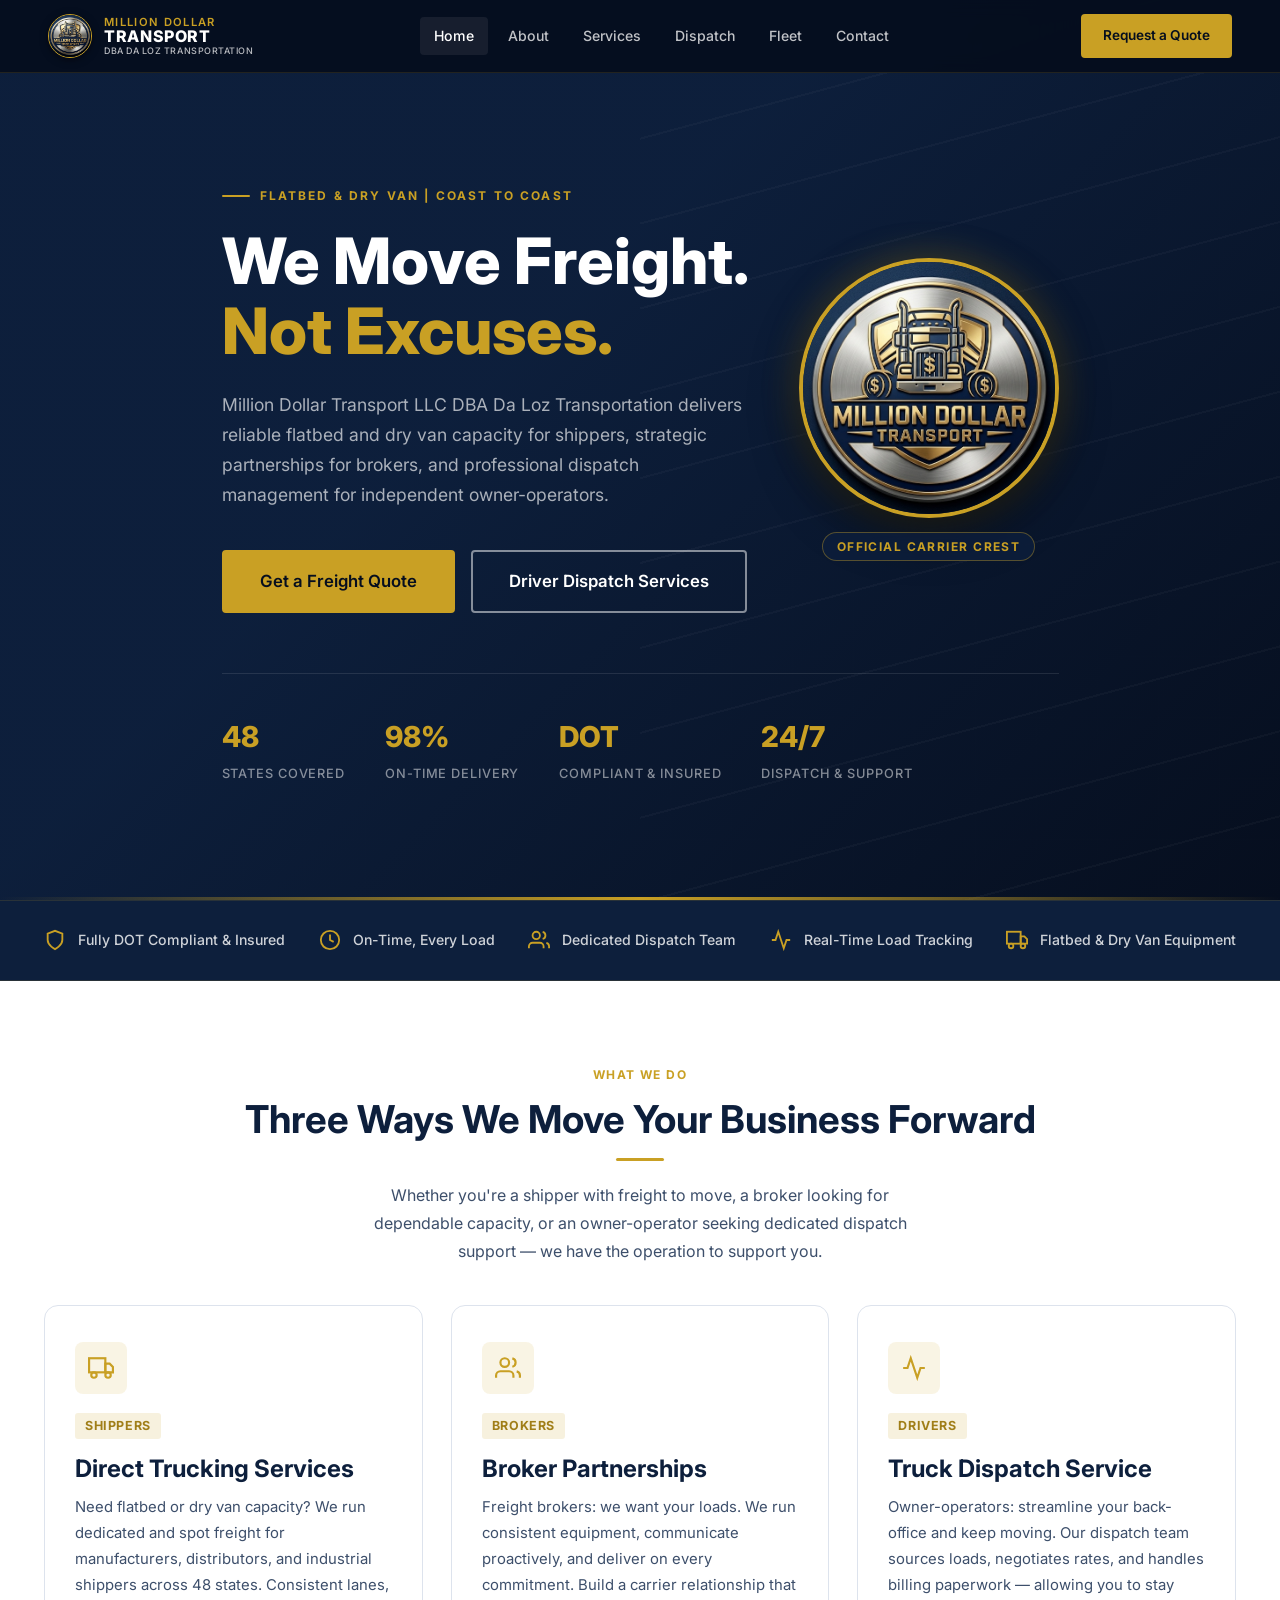
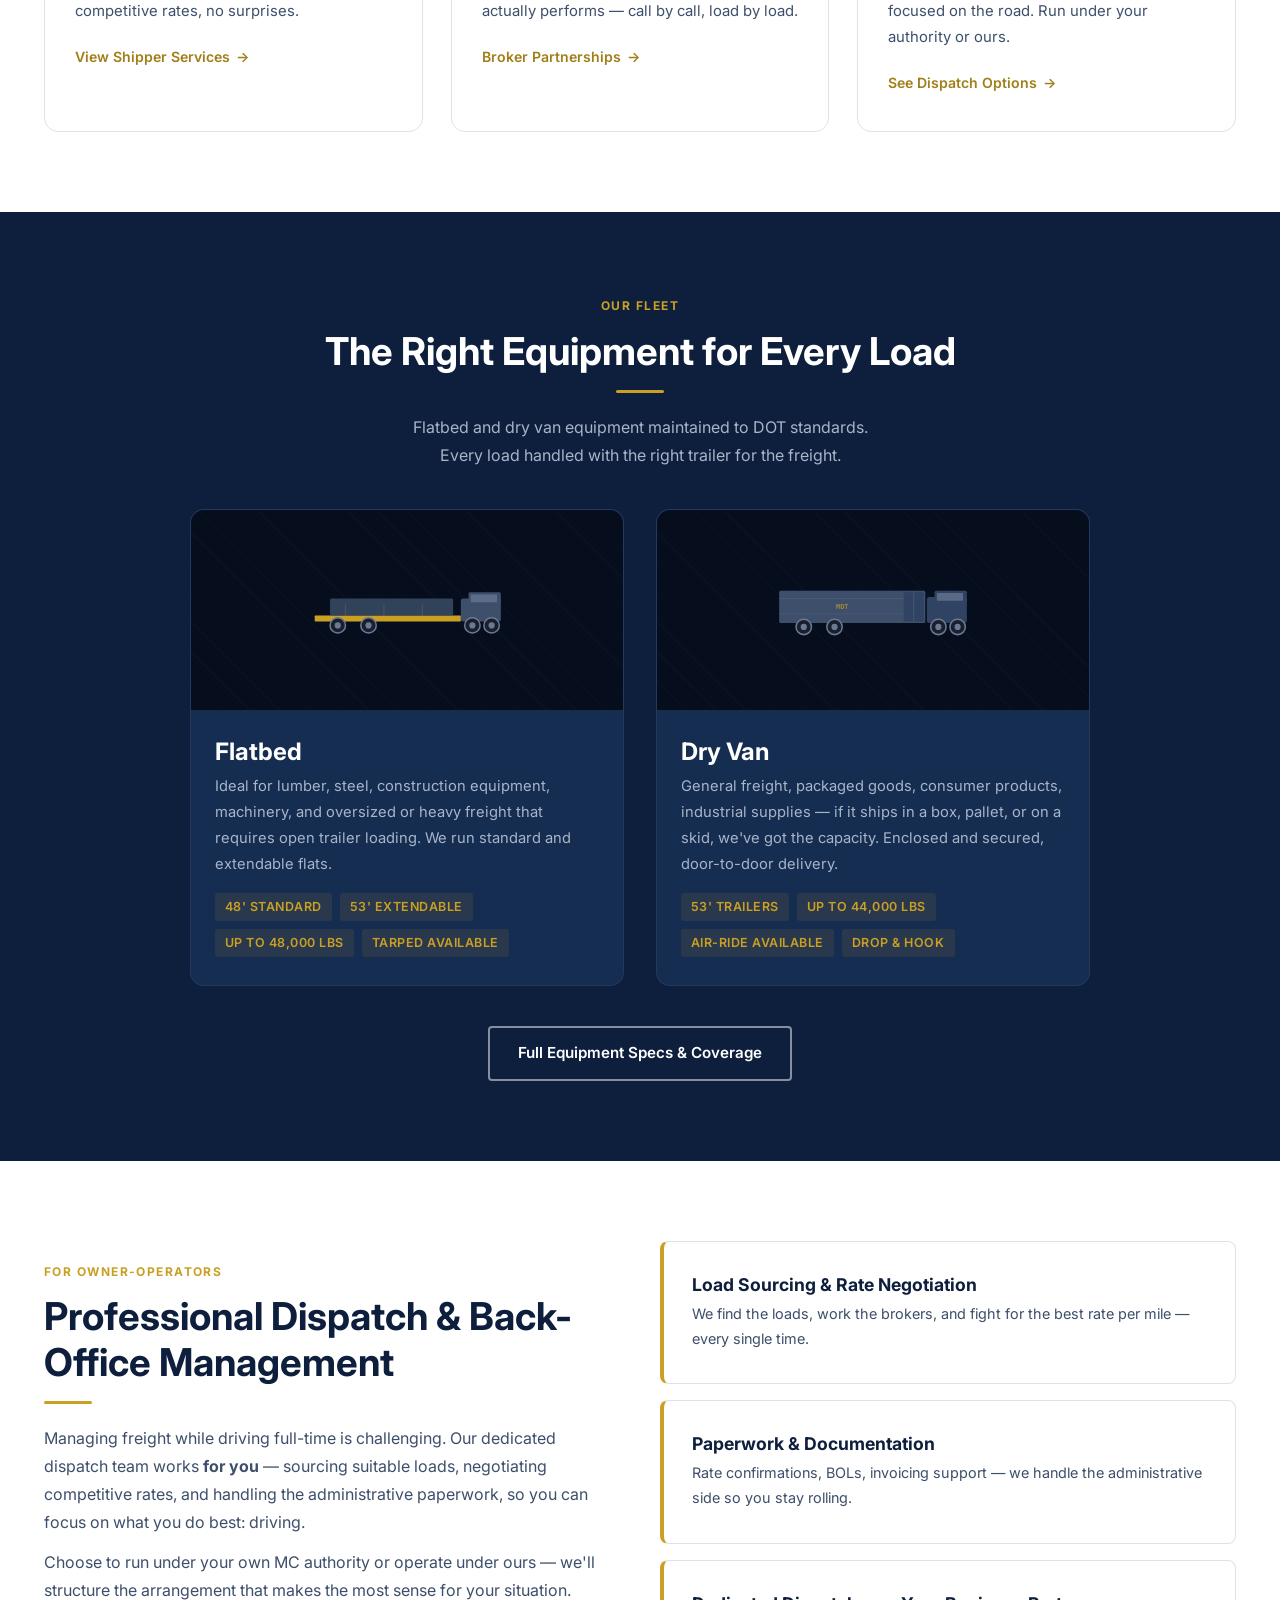
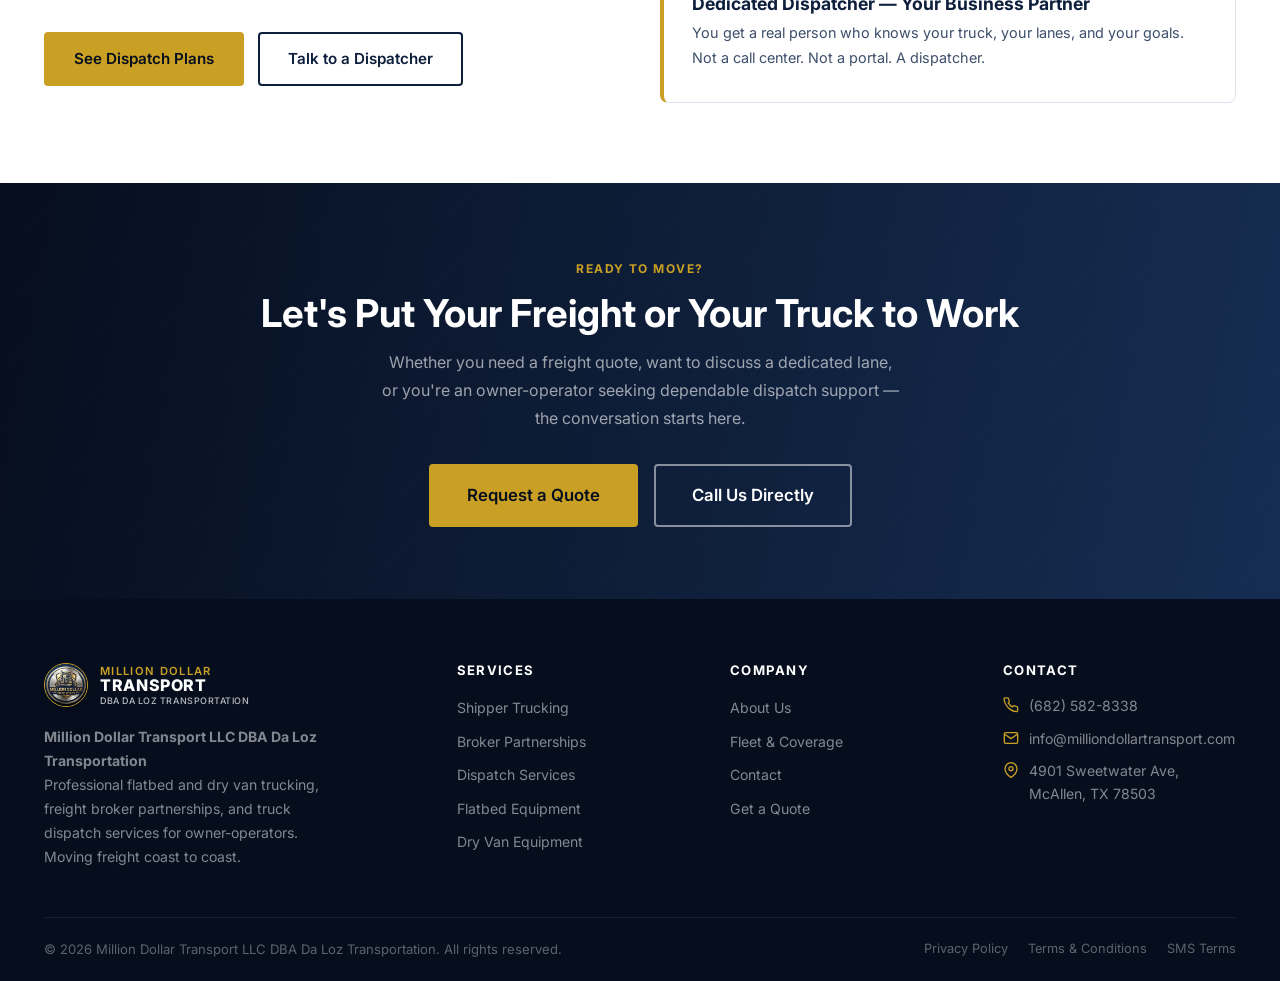
==== commit bae9f8cf: "Add DBA subtitle to all nav headers/footers, update body text with full entity name, add nav-logo-db" ====
--- a/index.html
+++ b/index.html
@@ -30,6 +30,7 @@
       <div class="nav-logo-text">
         <span class="nav-logo-line1">Million Dollar</span>
         <span class="nav-logo-line2">Transport</span>
+        <span class="nav-logo-dba">DBA Da Loz Transportation</span>
       </div>
     </a>
     <div class="nav-links">
@@ -72,7 +73,7 @@
           <em>Not Excuses.</em>
         </h1>
         <p class="hero-subhead">
-          Million Dollar Transport delivers reliable flatbed and dry van capacity for shippers, strategic partnerships for brokers, and professional dispatch management for independent owner-operators.
+          Million Dollar Transport LLC DBA Da Loz Transportation delivers reliable flatbed and dry van capacity for shippers, strategic partnerships for brokers, and professional dispatch management for independent owner-operators.
         </p>
         <div class="hero-actions">
           <a href="contact.html" class="btn btn--gold btn--lg">Get a Freight Quote</a>
@@ -80,7 +81,7 @@
         </div>
       </div>
       <div class="hero-emblem-showcase">
-        <img src="images/logo.jpg" alt="Million Dollar Transport Official Emblem" class="hero-emblem-img">
+        <img src="images/logo.jpg" alt="Million Dollar Transport LLC DBA Da Loz Transportation Official Emblem" class="hero-emblem-img">
         <span class="hero-emblem-badge-tag">Official Carrier Crest</span>
       </div>
     </div>
@@ -337,6 +338,7 @@
           <div class="nav-logo-text">
             <span class="nav-logo-line1">Million Dollar</span>
             <span class="nav-logo-line2">Transport</span>
+            <span class="nav-logo-dba">DBA Da Loz Transportation</span>
           </div>
         </div>
         <p><strong>Million Dollar Transport LLC DBA Da Loz Transportation</strong><br>Professional flatbed and dry van trucking, freight broker partnerships, and truck dispatch services for owner-operators. Moving freight coast to coast.</p>
--- a/css/style.css
+++ b/css/style.css
@@ -389,6 +389,16 @@
   color: var(--white);
   text-transform: uppercase;
   letter-spacing: .04em;
+}
+.nav-logo-dba {
+  display: block;
+  font-size: .56rem;
+  font-weight: 500;
+  color: rgba(255, 255, 255, 0.72);
+  letter-spacing: .06em;
+  text-transform: uppercase;
+  margin-top: 2px;
+  line-height: 1;
 }
 
 /* Nav links */
